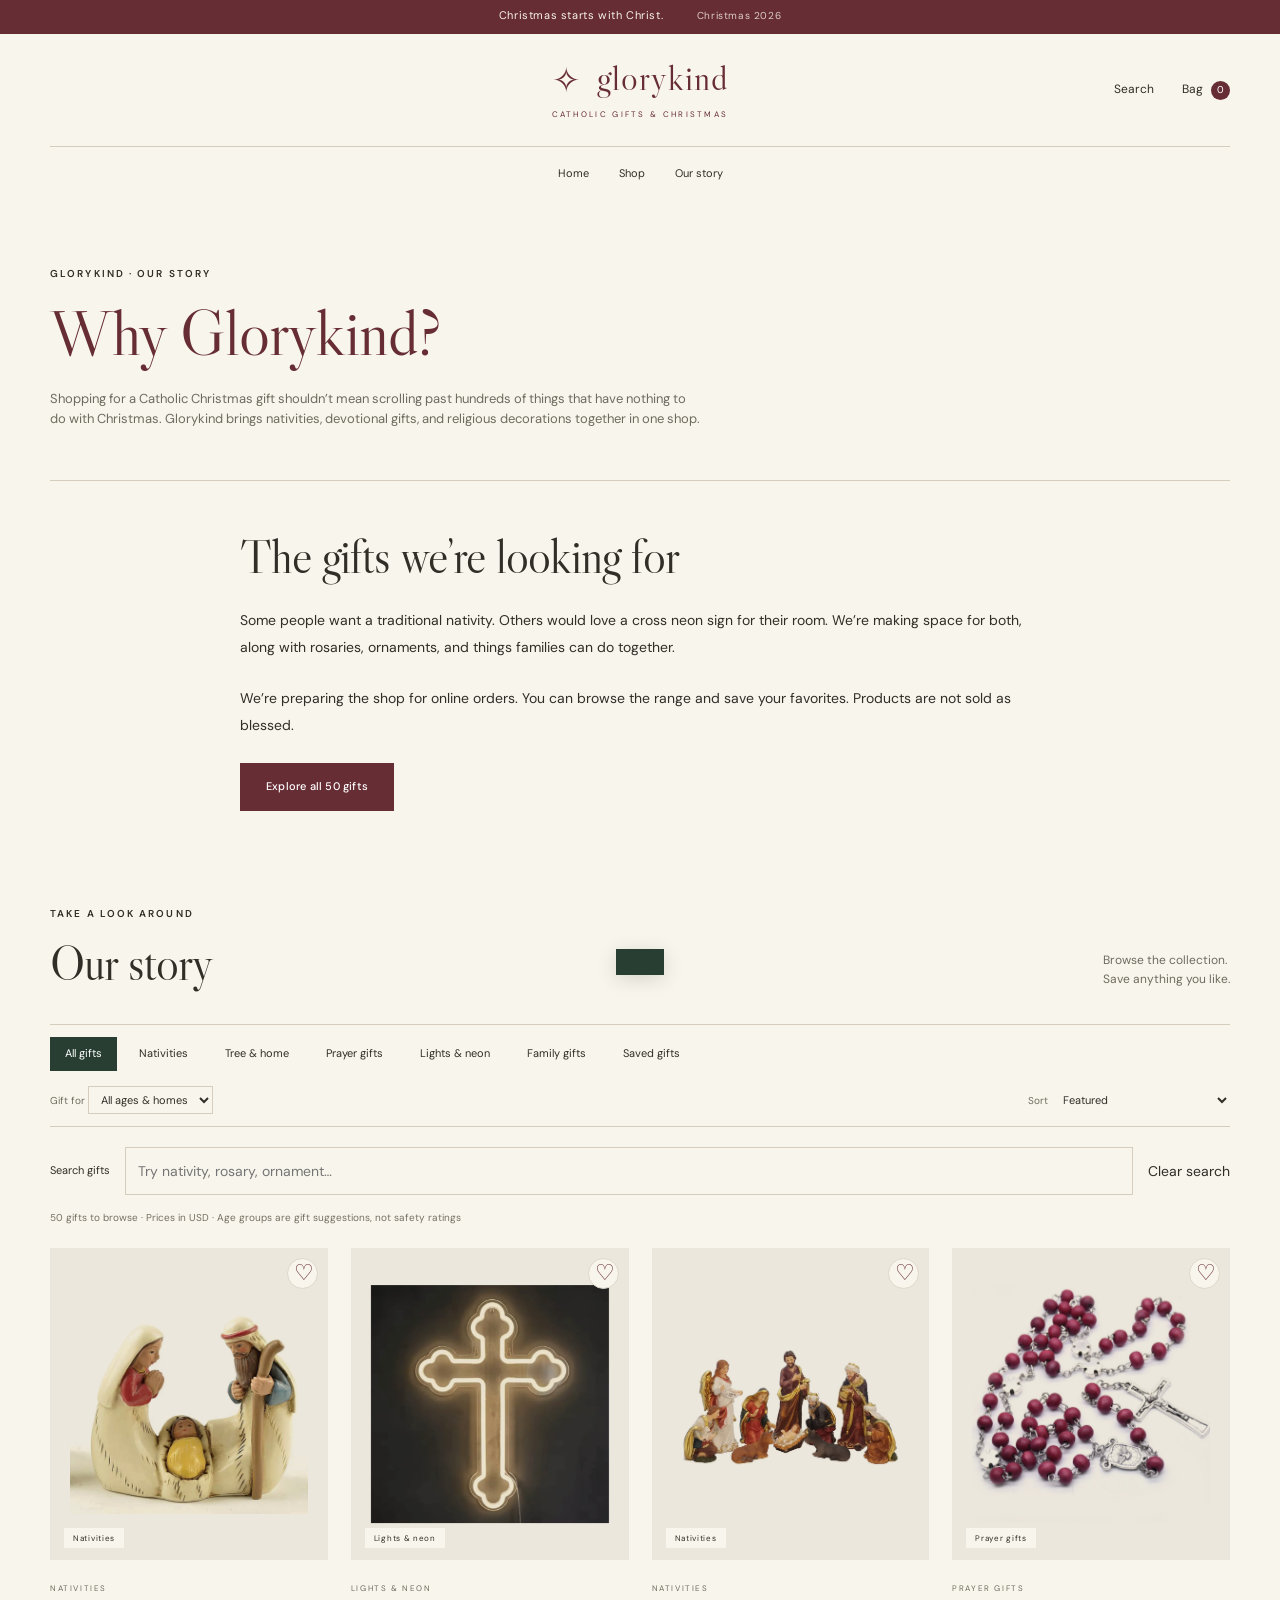
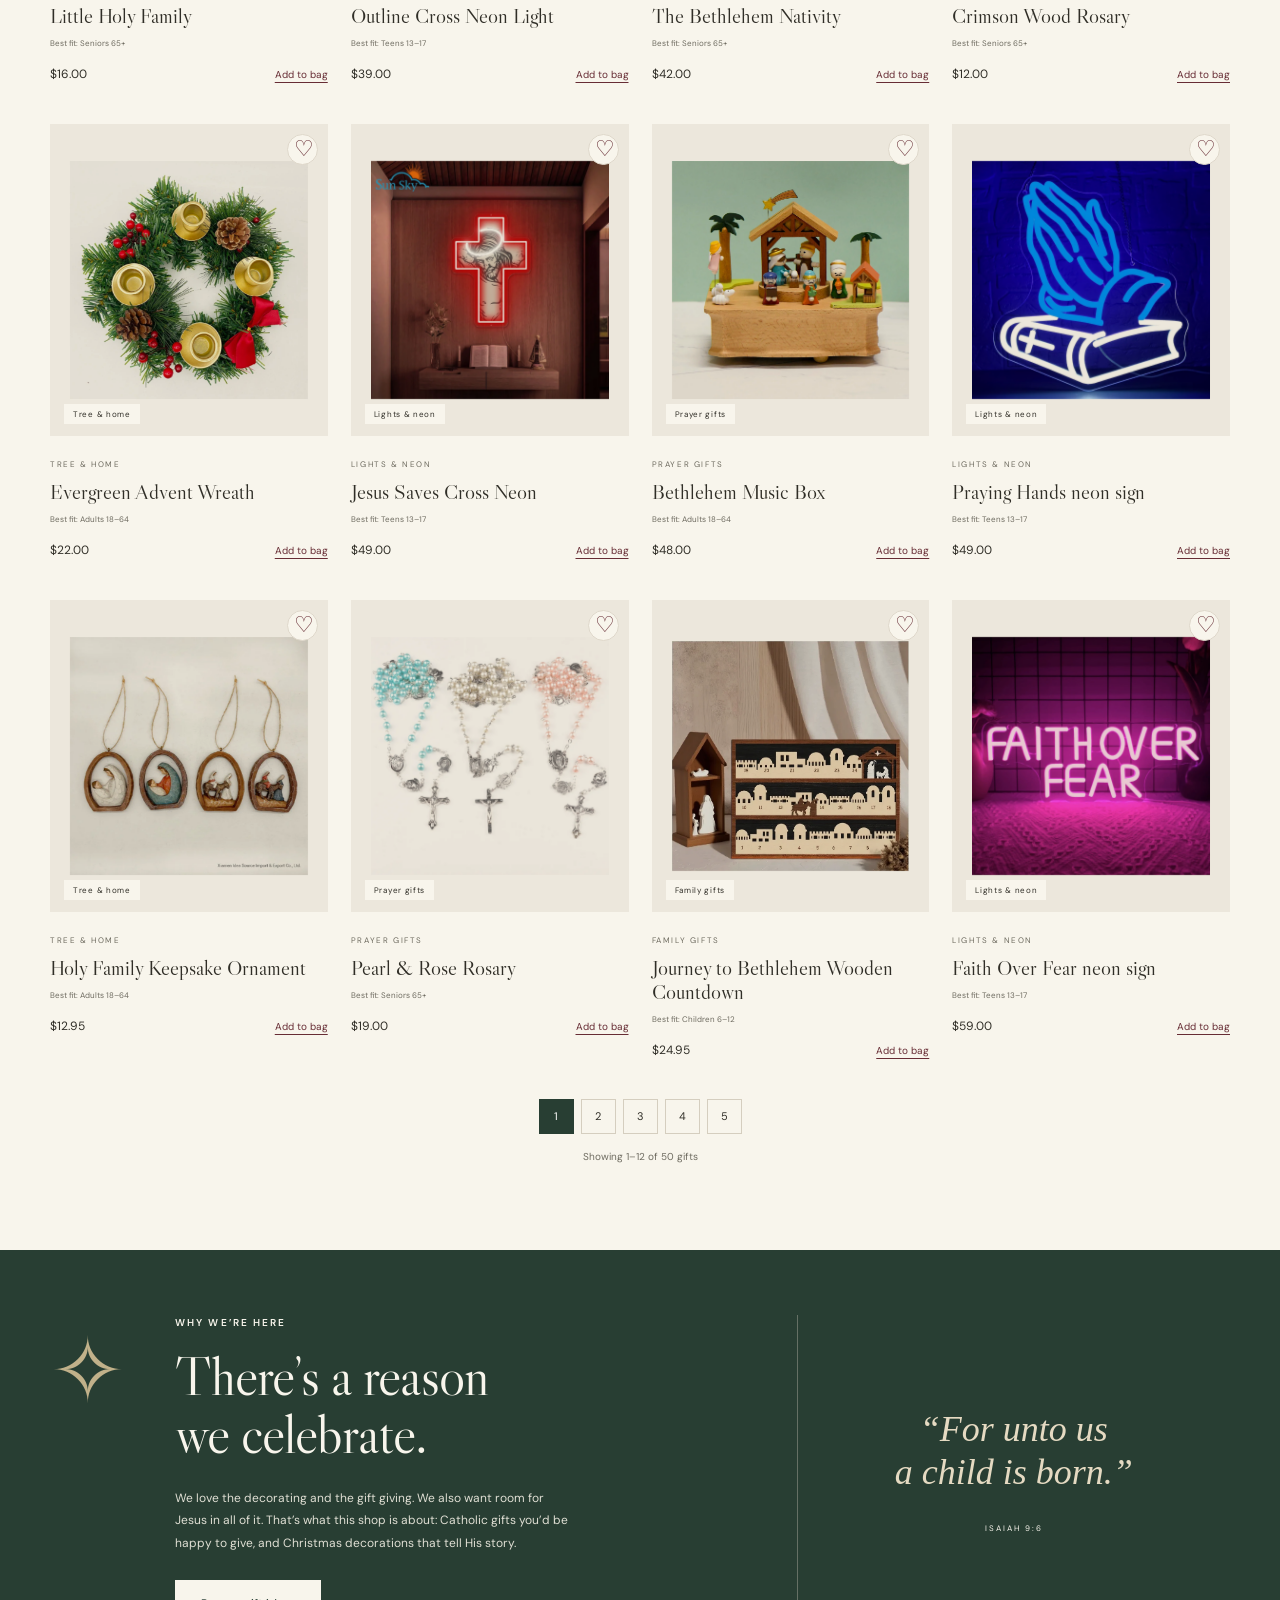
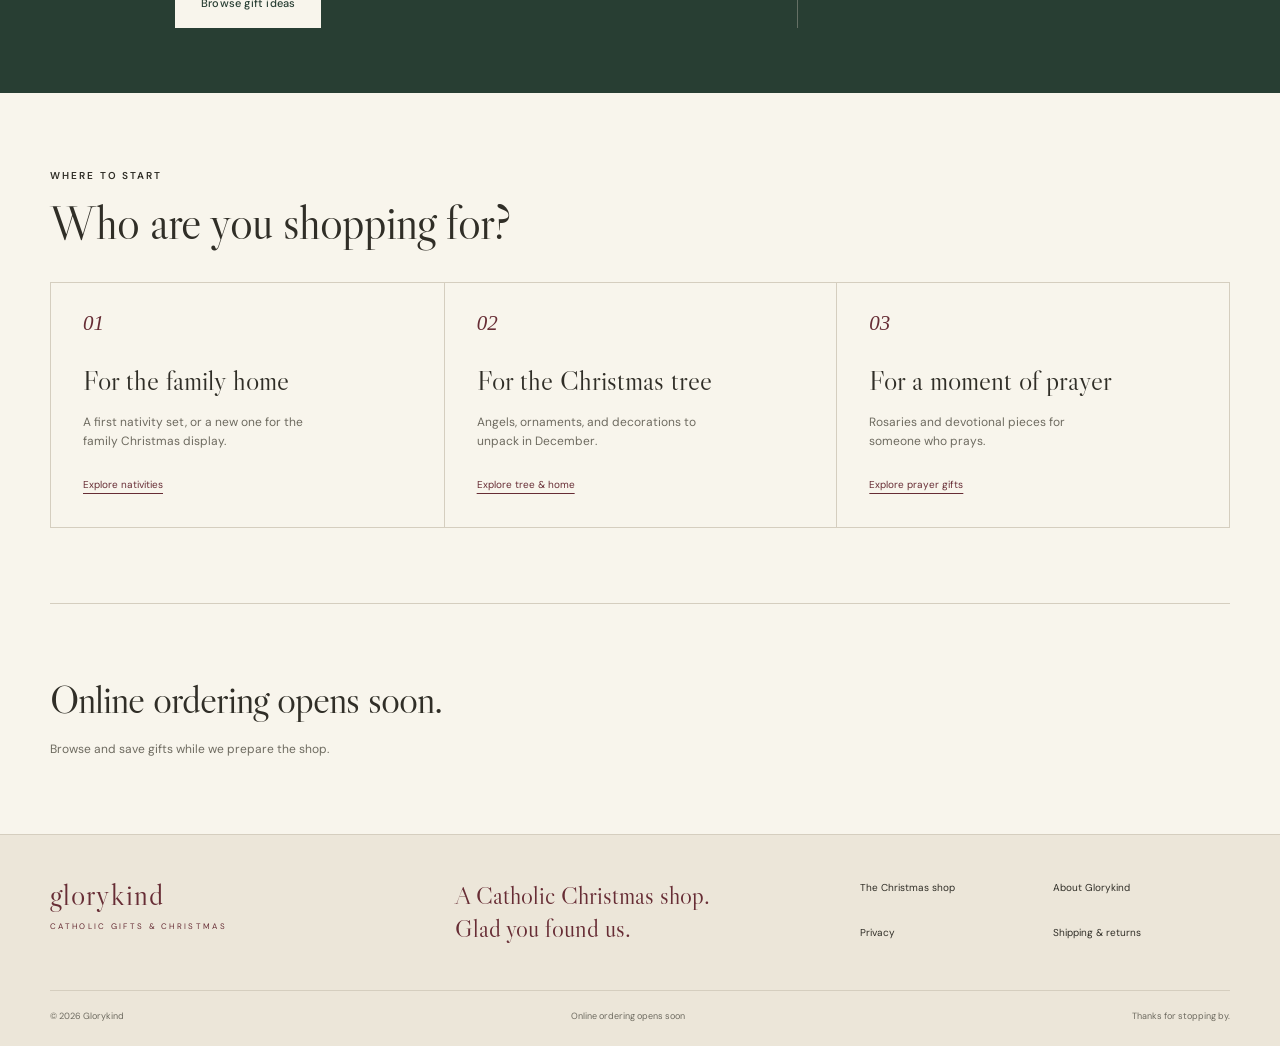
==== docs/our-story.html @ d6cb7876 "Add files via upload" ====
<!doctype html>
<html lang="en">
<head>
  <meta charset="utf-8"><meta name="viewport" content="width=device-width, initial-scale=1">
  <meta name="theme-color" content="#672d35"><meta name="description" content="Shop Catholic Christmas gifts at Glorykind: nativity sets, rosaries, ornaments, and neon signs.">
  <title>Our story | Glorykind</title>
  <link rel="icon" href="assets/favicon.svg" type="image/svg+xml"><link rel="stylesheet" href="styles.css">
  <script defer src="app.js"></script>
</head>
<body data-page="our-story" data-category="All">
<a class="skip" href="#collection">Skip to collection</a>
<div class="announcement">Christmas starts with Christ. <span>Christmas 2026</span></div>
<header class="header">
  <button class="text-button mobile-menu" id="menuToggle" aria-expanded="false" aria-controls="mainNav">Menu</button>
  <a class="brand" href="index.html" aria-label="Glorykind home"><span class="brand-star">✧</span> glorykind <small>CATHOLIC GIFTS & CHRISTMAS</small></a>
  <div class="header-tools"><button class="text-button" id="searchToggle" aria-label="Search products">Search</button><button class="bag-button" id="bagToggle">Bag <span id="bagCount">0</span></button></div>
</header>
<nav class="main-nav" id="mainNav" aria-label="Main navigation"><a href="index.html">Home</a><a href="shop.html">Shop</a><a href="our-story.html">Our story</a></nav>
<main id="home">
<section class="page-intro wrap"><span class="eyebrow">GLORYKIND · OUR STORY</span><h1>Why Glorykind?</h1><p>Shopping for a Catholic Christmas gift shouldn’t mean scrolling past hundreds of things that have nothing to do with Christmas. Glorykind brings nativities, devotional gifts, and religious decorations together in one shop.</p></section>
<section class="story-copy wrap"><h2>The gifts we’re looking for</h2><p>Some people want a traditional nativity. Others would love a cross neon sign for their room. We’re making space for both, along with rosaries, ornaments, and things families can do together.</p><p>We’re preparing the shop for online orders. You can browse the range and save your favorites. Products are not sold as blessed.</p><a href="shop.html" class="button primary">Explore all 50 gifts</a></section>
<section class="collection wrap" id="collection" aria-labelledby="collectionTitle">
  <div class="section-heading"><div><span class="eyebrow">TAKE A LOOK AROUND</span><h2 id="collectionTitle">Our story</h2></div><p>Browse the collection.<br>Save anything you like.</p></div>
  <div class="catalog-tools"><div class="filters" role="group" aria-label="Filter collection"><button class="filter active" data-filter="All" aria-pressed="true">All gifts</button><button class="filter" data-filter="Nativities" aria-pressed="false">Nativities</button><button class="filter" data-filter="Tree & home" aria-pressed="false">Tree & home</button><button class="filter" data-filter="Prayer gifts" aria-pressed="false">Prayer gifts</button><button class="filter" data-filter="Lights & neon" aria-pressed="false">Lights & neon</button><button class="filter" data-filter="Family gifts" aria-pressed="false">Family gifts</button><button class="filter" data-filter="Saved" aria-pressed="false">Saved gifts</button></div><label class="age-label">Gift for <select id="ageFilter"><option value="All">All ages & homes</option><option>Children 6–12</option><option>Teens 13–17</option><option>Adults 18–64</option><option>Seniors 65+</option><option>Family home</option></select></label><label class="sort-label">Sort <select id="sort"><option value="featured">Featured</option><option value="price-asc">Price: low to high</option><option value="price-desc">Price: high to low</option><option value="age-asc">Recipient age: youngest first</option><option value="age-desc">Recipient age: oldest first</option><option value="name">Name</option></select></label></div>
  <div class="search-row" id="searchRow"><label for="search">Search gifts</label><input type="search" id="search" placeholder="Try nativity, rosary, ornament…"><button class="text-button" id="clearSearch">Clear search</button></div>
  <p class="catalog-note">50 gifts to browse · Prices in USD · Age groups are gift suggestions, not safety ratings</p><div class="product-grid" id="products" aria-live="polite"><p>Opening the Christmas collection…</p></div><nav class="pagination" id="pagination" aria-label="Collection pages"></nav><p id="productCount" class="fine"></p><div class="empty" id="empty" hidden><h3>No matching gifts.</h3><p>Try another search or browse the full Christmas collection.</p><button class="button primary" id="resetFilters">Show all gifts</button></div>
</section>
<section class="traditions" id="traditions"><div class="tradition-mark" aria-hidden="true">✧</div><div><span class="eyebrow">WHY WE’RE HERE</span><h2>There’s a reason<br>we celebrate.</h2><p>We love the decorating and the gift giving. We also want room for Jesus in all of it. That’s what this shop is about: Catholic gifts you’d be happy to give, and Christmas decorations that tell His story.</p><a class="button light" href="#giftGuide">Browse gift ideas</a></div><div class="tradition-verse"><span>“For unto us<br>a child is born.”</span><small>ISAIAH 9:6</small></div></section>
<section class="gift-guide wrap" id="giftGuide"><span class="eyebrow">WHERE TO START</span><h2>Who are you shopping for?</h2><div class="guide-grid"><a href="shop.html?category=Nativities#collection"><span class="guide-number">01</span><h3>For the family home</h3><p>A first nativity set, or a new one for the family Christmas display.</p><span class="underlined">Explore nativities</span></a><a href="shop.html?category=Tree%20%26%20home#collection"><span class="guide-number">02</span><h3>For the Christmas tree</h3><p>Angels, ornaments, and decorations to unpack in December.</p><span class="underlined">Explore tree & home</span></a><a href="shop.html?category=Prayer%20gifts#collection"><span class="guide-number">03</span><h3>For a moment of prayer</h3><p>Rosaries and devotional pieces for someone who prays.</p><span class="underlined">Explore prayer gifts</span></a></div></section>
<section class="faq wrap"><div><h2>Online ordering opens soon.</h2><p>Browse and save gifts while we prepare the shop.</p></div></section>
</main>
<footer><div class="footer-top wrap"><a class="brand" href="index.html">glorykind<small>CATHOLIC GIFTS & CHRISTMAS</small></a><p>A Catholic Christmas shop.<br>Glad you found us.</p><div><a href="shop.html">The Christmas shop</a><a href="our-story.html">About Glorykind</a><button class="text-button" data-policy="privacy">Privacy</button><button class="text-button" data-policy="shipping">Shipping & returns</button></div></div><div class="footer-bottom wrap"><span>© 2026 Glorykind</span><span>Online ordering opens soon</span><span>Thanks for stopping by.</span></div></footer>
<dialog id="productDialog" class="product-dialog"><button class="close" data-close="productDialog" aria-label="Close product details">×</button><div id="productDetail"></div></dialog>
<dialog id="bagDialog" class="bag-dialog"><div class="drawer-head"><h2>Your bag <span id="drawerCount"></span></h2><button class="close-inline" data-close="bagDialog" aria-label="Close bag">×</button></div><div id="bagBody"></div></dialog>
<dialog id="checkoutDialog" class="checkout-dialog"><button class="close" data-close="checkoutDialog" aria-label="Close checkout">×</button><div id="checkoutBody"></div></dialog>
<dialog id="policyDialog" class="policy-dialog"><button class="close" data-close="policyDialog" aria-label="Close information">×</button><div id="policyBody"></div></dialog>
<div class="toast" id="toast" role="status"></div>
</body></html>
---- docs/styles.css ----
@import url('https://fonts.googleapis.com/css2?family=DM+Sans:wght@400;450;500;600;700&family=Libre+Caslon+Display&display=swap');
:root{--paper:#f8f5ec;--cream:#eee8da;--ink:#302e27;--muted:#6e6b60;--wine:#672d35;--green:#283e33;--line:#d5cebf;--serif:'Libre Caslon Display',Georgia,serif;--sans:'DM Sans',Arial,sans-serif}*{box-sizing:border-box}html{scroll-behavior:smooth;scroll-padding-top:20px}body{margin:0;background:var(--paper);color:var(--ink);font:14px/1.6 var(--sans)}button,input,select{font:inherit}button,a,input,select,summary{touch-action:manipulation}button,a{color:inherit}button{cursor:pointer}a{text-decoration:none}a:hover{text-decoration:underline}button{border:0}button:disabled{cursor:not-allowed;opacity:.55}button:focus-visible,a:focus-visible,summary:focus-visible{outline:2px solid var(--wine);outline-offset:5px}input:focus,select:focus{outline:2px solid var(--wine);outline-offset:2px}img{max-width:100%;display:block}h1,h2,h3,p,figure{margin:0}h1,h2,h3{font-weight:400}h2{font:48px/1.06 var(--serif);letter-spacing:-1px}h3{font:26px/1.2 var(--serif)}.wrap{width:min(1360px,calc(100% - 100px));margin:auto}.eyebrow{display:block;font-size:10px;letter-spacing:2.1px;font-weight:600;line-height:1.6}.announcement{min-height:34px;background:var(--wine);color:var(--paper);font-size:11px;text-align:center;letter-spacing:.6px;padding:7px 20px}.announcement span{display:inline-block;margin-left:30px;opacity:.8;font-size:10px}.header{min-height:113px;display:flex;align-items:center;justify-content:center;position:relative;margin:0 50px;border-bottom:1px solid var(--line)}.brand{font:35px/1 var(--serif);letter-spacing:-.6px;color:var(--wine);display:block;text-align:center}.brand small{display:block;font:8px/1.6 var(--sans);letter-spacing:2.3px;margin-top:10px}.brand-star{font:34px/1 Georgia;display:inline-block;margin-right:7px;vertical-align:-2px}.header-tools{position:absolute;right:0;display:flex;align-items:center;gap:28px;font-size:12px}.text-button{background:transparent;padding:0;border:0}.text-button:hover{text-decoration:underline}.bag-button{background:transparent;padding:5px 0}.bag-button span{background:var(--wine);color:white;display:inline-flex;align-items:center;justify-content:center;min-width:19px;height:19px;border-radius:50%;font-size:10px;margin-left:5px}.main-nav{display:flex;align-items:center;justify-content:center;gap:42px;min-height:54px;font-size:11px}.mobile-menu{display:none}.hero{display:grid;grid-template-columns:42% 58%;padding-top:26px;padding-bottom:45px;align-items:center}.hero-copy{padding:15px 40px 20px 16px}.hero h1{font:clamp(60px,6.6vw,100px)/.94 var(--serif);letter-spacing:-2.5px;color:var(--wine);margin:28px 0 26px}.hero h1 em{font-weight:400}.hero-copy p{font-size:14px;line-height:1.8;max-width:288px;margin-bottom:28px;color:#605f54}.button{display:inline-flex;align-items:center;justify-content:center;border:1px solid transparent;padding:14px 25px;font-size:11px;font-weight:500;text-align:center;min-height:47px;letter-spacing:.2px;background:none}.button:hover{text-decoration:none;filter:brightness(.94)}.primary{background:var(--wine);color:white}.secondary{border-color:var(--line);color:var(--ink)}.light{background:var(--paper);color:var(--green)}.hero-note{display:block;font:italic 17px/1.6 Georgia;margin-top:20px;color:#7a7464}.hero-photo{height:552px;position:relative}.hero-photo>img{width:100%;height:100%;object-fit:cover;object-position:61% center}.hero-photo figcaption{position:absolute;top:20px;left:23px;right:23px;color:#fff4dc;font-size:8px;letter-spacing:1.8px;display:flex;justify-content:space-between;text-shadow:0 1px 6px black}.hero-photo figcaption span{font-size:8px;letter-spacing:.5px}.photo-caption{position:absolute;bottom:25px;left:30px;color:white;font:italic 22px Georgia;text-shadow:0 1px 6px #000}.values{display:flex;align-items:center;justify-content:center;gap:95px;border-top:1px solid var(--line);border-bottom:1px solid var(--line);padding:18px 20px;font-size:10px;letter-spacing:1px;color:#645f50}.values span+span:before{content:'✧';display:inline-block;margin-right:80px;color:var(--wine)}.collection{padding:80px 0 85px}.section-heading{display:flex;align-items:flex-end;justify-content:space-between;margin-bottom:35px}.section-heading h2{margin-top:16px}.section-heading>p{font-size:12px;color:var(--muted)}.catalog-tools{border-top:1px solid var(--line);border-bottom:1px solid var(--line);display:flex;align-items:center;justify-content:space-between;padding:12px 0;gap:15px}.filters{display:flex;gap:7px;flex-wrap:wrap}.filter{background:none;padding:7px 14px;font-size:11px;border:1px solid transparent}.filter.active{background:var(--green);color:white}.filter:hover{border-color:var(--green)}select{background:transparent;border:0;color:var(--ink);font-size:11px;padding:5px 8px}.sort-label{font-size:10px;color:var(--muted);white-space:nowrap}.catalog-note{font-size:10px;color:#767163;margin:15px 0 22px}.product-grid{display:grid;grid-template-columns:repeat(4,1fr);gap:36px 23px}.product-card{position:relative}.product-image{position:relative;background:#ece7dc;overflow:hidden;aspect-ratio:4/4.5}.product-image>a{display:block;width:100%;height:100%}.product-image img{height:100%;width:100%;object-fit:contain;mix-blend-mode:multiply;transition:transform .4s ease;padding:20px}.product-image:hover img{transform:scale(1.035)}.save-button{position:absolute;right:10px;top:10px;background:var(--paper);width:31px;height:31px;border-radius:50%;font:22px/1 Georgia;color:var(--wine);border:1px solid #ded7ca}.save-button[aria-pressed=true]{background:var(--wine);color:white}.product-tag{position:absolute;bottom:12px;left:14px;font-size:8px;background:var(--paper);padding:4px 9px;letter-spacing:.7px}.product-meta{padding-top:15px}.product-meta>small{font-size:8px;letter-spacing:1.6px;color:var(--muted);text-transform:uppercase}.product-meta h3{font:21px/1.15 var(--serif);margin:6px 0 9px}.product-bottom{display:flex;justify-content:space-between;align-items:center;font-size:12px}.quick-add{font-size:10px;background:transparent;text-decoration:underline;text-underline-offset:4px;padding:5px 0;color:var(--wine)}.search-row{margin-top:20px;display:flex;gap:15px;align-items:center;flex-wrap:wrap}.search-row[hidden]{display:none}.search-row label{font-size:11px}.search-row input{min-width:240px;flex:1;padding:12px;border:1px solid var(--line);background:transparent}.empty{text-align:center;padding:65px 20px}.empty p{margin:15px 0 25px}.traditions{background:var(--green);color:var(--paper);padding:65px max(50px,calc((100vw - 1360px)/2));display:grid;grid-template-columns:90px 1.15fr .85fr;gap:35px}.tradition-mark{font:90px var(--serif);color:#c1b18a}.traditions h2{font-size:55px;margin:16px 0 23px}.traditions p{max-width:400px;font-size:12px;line-height:1.9;color:#e0dfd4;margin-bottom:25px}.tradition-verse{display:flex;flex-direction:column;justify-content:center;align-items:center;text-align:center;border-left:1px solid #657065}.tradition-verse>span{font:italic 36px/1.2 Georgia;color:#e5dac2}.tradition-verse small{font-size:8px;letter-spacing:2px;margin-top:28px}.gift-guide{padding:75px 0}.gift-guide>h2{margin:13px 0 35px}.guide-grid{display:grid;grid-template-columns:repeat(3,1fr);border:1px solid var(--line)}.guide-grid>a{padding:28px 32px 32px;display:block}.guide-grid>a:hover{background:#efeade;text-decoration:none}.guide-grid>a+a{border-left:1px solid var(--line)}.guide-number{color:var(--wine);font:italic 21px Georgia;display:block;margin-bottom:28px}.guide-grid h3{margin-bottom:15px;font-size:28px}.guide-grid p{font-size:12px;color:var(--muted);max-width:245px}.underlined{display:inline-block;font-size:10px;text-decoration:underline;text-underline-offset:5px;margin-top:26px;color:var(--wine)}.faq{border-top:1px solid var(--line);padding:60px 0 75px;display:grid;grid-template-columns:1fr 1.3fr;gap:90px}.faq h2{margin:14px 0 20px;font-size:40px}.faq>div>p{font-size:12px;color:var(--muted)}details{border-bottom:1px solid var(--line)}summary{list-style:none;padding:17px 0;cursor:pointer;font-size:12px;position:relative;padding-right:25px}summary::-webkit-details-marker{display:none}summary:after{content:'+';position:absolute;right:0;font-size:18px;font-weight:400}details[open]>summary:after{content:'−'}details p{font-size:12px;line-height:1.8;color:var(--muted);padding:0 28px 20px 0}footer{background:#ece6d9;border-top:1px solid var(--line)}.footer-top{display:grid;grid-template-columns:1fr 1fr 1fr;padding:45px 0;gap:35px}.footer-top .brand{text-align:left;font-size:30px}.footer-top>p{font:25px/1.3 var(--serif);color:var(--wine)}.footer-top>div{display:grid;grid-template-columns:1fr 1fr;gap:15px;font-size:10px}.footer-top .text-button{text-align:left}.footer-bottom{border-top:1px solid var(--line);padding:18px 0 22px;display:flex;justify-content:space-between;font-size:9px;color:var(--muted)}dialog{border:0;background:var(--paper);color:var(--ink);padding:0;max-height:94vh}dialog::backdrop{background:#211d19a8;backdrop-filter:blur(2px)}body:has(dialog[open]){overflow:hidden}.close{position:absolute;top:12px;right:15px;z-index:2;font:30px Arial;border:0;background:var(--paper);border-radius:50%;width:35px;height:35px}.close-inline{font:30px Arial;background:none;padding:0 5px}.product-dialog{width:min(890px,94vw)}.detail-grid{display:grid;grid-template-columns:1fr 1fr}.detail-image{background:#eae4d7;min-height:480px;display:flex;align-items:center;justify-content:center;padding:30px}.detail-image img{width:100%;max-height:480px;object-fit:contain;mix-blend-mode:multiply}.detail-copy{padding:55px 35px 32px}.detail-copy h2{font-size:43px;margin:15px 0}.detail-price{font-size:18px;color:var(--wine)}.detail-description{margin:20px 0;font-size:13px;color:var(--muted)}.detail-copy ul{padding-left:17px;font-size:12px;color:var(--muted);margin:20px 0}.detail-quantity{display:flex;align-items:center;gap:15px;margin:20px 0}.quantity-control{display:inline-flex;border:1px solid var(--line);align-items:center}.quantity-control button{background:transparent;padding:8px 13px}.quantity-control span{min-width:25px;text-align:center}.detail-copy .button{width:100%}.fine{font-size:10px;color:var(--muted);line-height:1.7}.detail-copy .fine{margin-top:17px}.bag-dialog{height:100dvh;max-height:100dvh;width:440px;max-width:100vw;margin:0 0 0 auto;border-left:1px solid var(--line);padding:25px 25px 30px}.drawer-head{display:flex;justify-content:space-between;align-items:center;padding-bottom:20px;border-bottom:1px solid var(--line)}.drawer-head h2{font-size:30px}.drawer-head h2 span{font:12px var(--sans)}.bag-line{display:grid;grid-template-columns:80px 1fr auto;gap:15px;padding:22px 0;border-bottom:1px solid var(--line)}.bag-line img{width:80px;height:96px;object-fit:contain;background:var(--cream);mix-blend-mode:multiply;padding:6px}.bag-line h3{font-size:21px;margin:2px 0 10px}.bag-line .quantity-control{font-size:11px}.bag-line .quantity-control button{padding:3px 9px}.remove-item{display:block;background:none;padding:5px 0;font-size:9px;color:var(--muted);text-decoration:underline}.line-price{font-size:12px}.totals{padding:25px 0 15px}.total-row{display:flex;justify-content:space-between;padding:4px 0;font-size:12px}.grand-total{border-top:1px solid var(--line);margin-top:15px;padding-top:15px;font-weight:600;font-size:15px}.full{width:100%}.bag-dialog .fine{margin:15px 0}.bag-empty{text-align:center;padding:80px 15px}.bag-empty h3{font-size:32px;margin-bottom:18px}.bag-empty p{color:var(--muted);font-size:12px;margin-bottom:25px}.checkout-dialog,.policy-dialog{width:min(550px,94vw);padding:42px}.checkout-dialog h2,.policy-dialog h2{font-size:40px;margin:15px 0 20px}.checkout-dialog p,.policy-dialog p{font-size:13px;color:var(--muted);margin:15px 0}.checkout-item{display:flex;justify-content:space-between;gap:20px;font-size:12px;padding:9px 0;border-bottom:1px solid var(--line)}.checkout-dialog label{display:block;font-size:12px;margin:20px 0 8px}.checkout-dialog select{border:1px solid var(--line);padding:10px;width:100%;font-size:12px}.notice{padding:12px 15px;background:var(--cream);font-size:11px;margin:20px 0}.toast{position:fixed;bottom:25px;left:50%;transform:translateX(-50%) translateY(100px);z-index:50;background:var(--green);color:white;padding:13px 24px;font-size:12px;transition:transform .2s;box-shadow:0 4px 20px #0002;max-width:90vw}.toast.visible{transform:translateX(-50%) translateY(0)}.skip{position:fixed;left:10px;top:-70px;z-index:100;background:white;padding:10px}.skip:focus{top:10px}[hidden]{display:none!important}
@media(min-width:1600px){.hero h1{font-size:105px}.hero-photo{height:610px}}@media(max-width:1100px){.wrap{width:calc(100% - 64px)}.header{margin:0 32px}.hero-photo{height:500px}.hero-copy{padding-left:0;padding-right:20px}.main-nav{gap:25px}.values{gap:30px}.values span+span:before{margin-right:30px}.product-grid{gap:30px 18px}.product-image img{padding:12px}.traditions{padding:50px 32px;grid-template-columns:50px 1.15fr .85fr;gap:22px}.tradition-mark{font-size:60px}.traditions h2{font-size:47px}.tradition-verse>span{font-size:29px}.guide-grid>a{padding:25px 22px}.faq{gap:45px}.header-tools{gap:15px}}@media(max-width:760px){.wrap{width:calc(100% - 36px)}.announcement{font-size:10px;padding:7px 10px}.announcement span{margin-left:12px;font-size:8px}.header{min-height:87px;margin:0 18px;justify-content:center}.brand{font-size:28px}.brand-star{font-size:24px;margin-right:2px}.brand small{font-size:6px;letter-spacing:1.7px;margin-top:7px}.header-tools{right:0;gap:0;font-size:11px}.header-tools>#searchToggle{display:none}.mobile-menu{display:block;position:absolute;left:0;font-size:11px}.main-nav{display:none;flex-wrap:wrap;padding:18px;gap:15px 25px;border-bottom:1px solid var(--line)}.main-nav.open{display:flex}.hero{padding-top:24px;padding-bottom:25px;grid-template-columns:1fr;gap:25px}.hero-copy{padding:15px 5px 5px;text-align:center}.hero .eyebrow{font-size:8px;letter-spacing:1.7px}.hero h1{font-size:70px;line-height:.93;letter-spacing:-1.5px;margin:22px 0}.hero h1 br:nth-of-type(1){display:initial}.hero-copy p{max-width:280px;font-size:12px;margin:0 auto 23px}.hero-note{margin-top:14px;font-size:14px}.hero-photo{height:360px}.hero-photo>img{object-position:65% center}.hero-photo figcaption{left:15px;right:15px;top:15px;font-size:7px;letter-spacing:1.2px}.hero-photo figcaption span{font-size:7px}.photo-caption{font-size:18px;bottom:20px;left:20px}.values{padding:13px 15px;gap:18px;font-size:8px;text-align:center;letter-spacing:.3px}.values span{flex:1}.values span+span:before{display:none}h2{font-size:37px}.collection{padding:48px 0}.section-heading{display:block;margin-bottom:25px}.section-heading .eyebrow{font-size:8px}.section-heading h2{margin-top:11px}.section-heading>p{display:none}.catalog-tools{display:block;padding:10px 0}.filters{gap:3px}.filter{font-size:9px;padding:7px 8px}.sort-label{display:block;text-align:right;margin-top:10px}.catalog-note{font-size:8px;margin:12px 0 18px}.product-grid{grid-template-columns:repeat(2,1fr);gap:25px 13px}.product-image img{padding:10px}.product-meta{padding-top:10px}.product-meta>small{font-size:7px;letter-spacing:1px}.product-meta h3{font-size:20px;line-height:1.15;min-height:46px;margin:5px 0}.product-bottom{font-size:11px}.quick-add{font-size:9px}.product-tag{font-size:7px;left:9px;bottom:9px;padding:3px 6px}.save-button{width:29px;height:29px;right:7px;top:7px}.traditions{padding:38px 25px;display:grid;grid-template-columns:25px 1fr;gap:12px}.tradition-mark{font-size:37px}.traditions h2{font-size:42px}.traditions p{font-size:12px}.tradition-verse{display:none}.traditions .eyebrow{font-size:8px;letter-spacing:1.6px}.gift-guide{padding:45px 0}.gift-guide>.eyebrow{font-size:8px}.gift-guide>h2{font-size:35px;max-width:300px;margin-bottom:25px}.guide-grid{grid-template-columns:1fr}.guide-grid>a{padding:25px;position:relative;padding-left:70px}.guide-grid>a+a{border-left:0;border-top:1px solid var(--line)}.guide-number{position:absolute;left:23px;top:28px}.guide-grid h3{font-size:27px;margin-bottom:10px}.guide-grid p{max-width:none;font-size:11px}.underlined{margin-top:15px}.faq{grid-template-columns:1fr;gap:20px;padding:35px 0 45px}.faq h2{font-size:34px;margin:10px 0 15px}.faq>div>p{display:none}.faq .eyebrow{font-size:8px}.footer-top{grid-template-columns:1fr 1fr;gap:25px;padding:35px 0}.footer-top .brand{font-size:26px}.footer-top>p{font-size:23px}.footer-top>div{grid-column:span 2;gap:15px}.footer-bottom{display:grid;gap:7px;font-size:8px}.footer-bottom span:last-child{display:none}.detail-grid{grid-template-columns:1fr}.detail-image{min-height:260px;padding:20px;height:280px}.detail-image img{max-height:240px}.detail-copy{padding:25px}.detail-copy h2{font-size:37px;margin:12px 0}.detail-description{font-size:12px}.product-dialog{max-height:92dvh}.checkout-dialog,.policy-dialog{padding:35px 25px}.checkout-dialog h2,.policy-dialog h2{font-size:35px}.search-row input{min-width:150px}.search-row{gap:10px}.search-row label{width:100%}.toast{bottom:18px;padding:12px 18px;white-space:nowrap;font-size:11px}.button{font-size:10px}}
@media(prefers-reduced-motion:reduce){html{scroll-behavior:auto}*,*:before,*:after{transition:none!important}}


.brand{letter-spacing:1px}.catalog-tools{flex-wrap:wrap}.filters{flex:1 1 100%}.age-label{font-size:10px;color:var(--muted)}.age-label select{border:1px solid var(--line)}.pagination{display:flex;gap:7px;justify-content:center;margin:35px 0 14px}.pagination button{background:transparent;border:1px solid var(--line);height:35px;width:35px;font-size:11px}.pagination button[aria-current]{background:var(--green);color:white;border-color:var(--green)}#productCount{text-align:center}.product-meta .recipient-note{display:block;text-transform:none;letter-spacing:0;font-size:8px;min-height:25px;color:var(--muted)}.age-suggestion{font-size:10px;color:var(--muted);padding:10px 0;border-bottom:1px solid var(--line)}.page-intro{padding:65px 0 50px;border-bottom:1px solid var(--line)}.page-intro h1{font:65px/1.04 var(--serif);letter-spacing:-1px;color:var(--wine);max-width:800px;margin:17px 0 22px}.page-intro p{font-size:13px;color:var(--muted);max-width:650px}.story-copy{padding:50px 0;max-width:800px}.story-copy p{margin:25px 0;font-size:14px;line-height:1.9}.main-nav{gap:30px}body:not([data-page=home]) .collection{padding-top:45px}
@media(max-width:760px){.page-intro{padding:35px 0}.page-intro h1{font-size:45px}.page-intro p{font-size:12px}.age-label select,.sort-label select{font-size:10px;max-width:190px}.catalog-tools{display:flex;align-items:center;gap:10px}.sort-label{margin:0}.recipient-note{line-height:1.6}.main-nav{gap:15px 25px}.product-meta h3{min-height:46px}.brand{font-size:31px}}
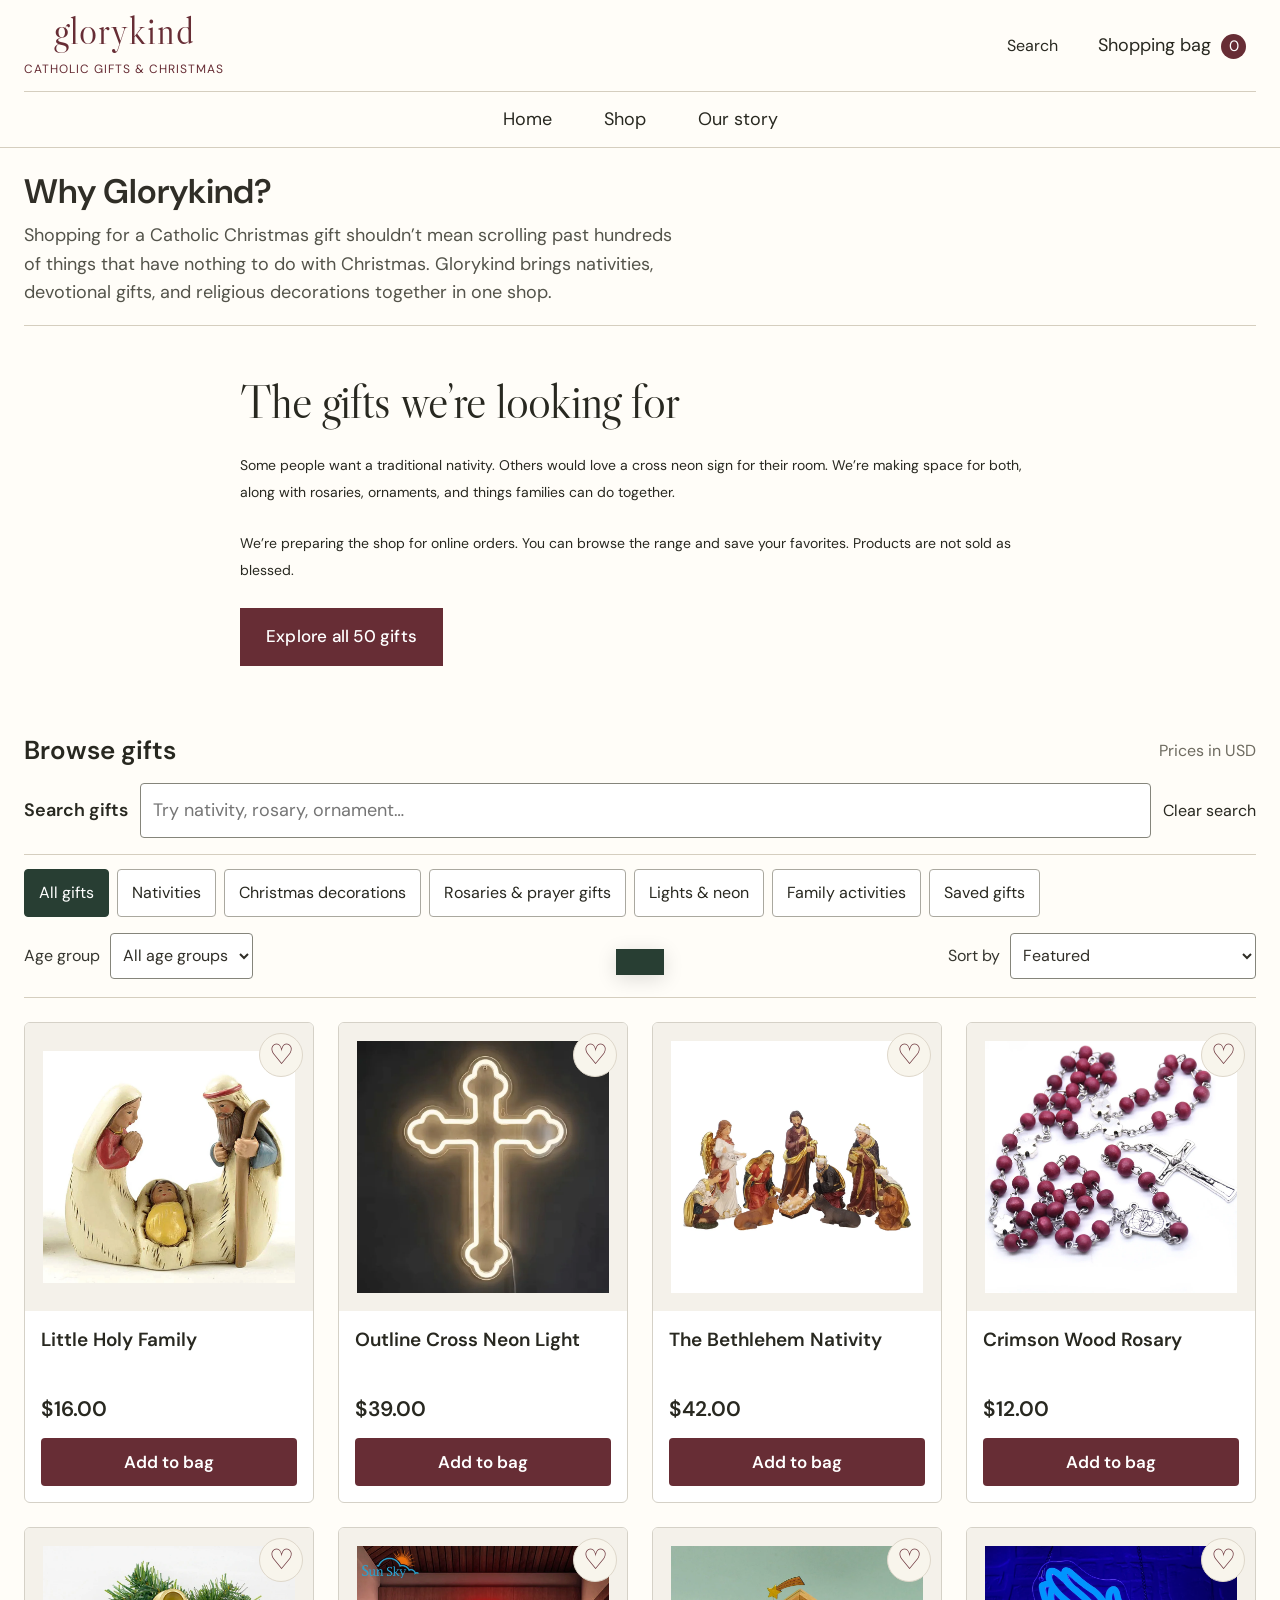
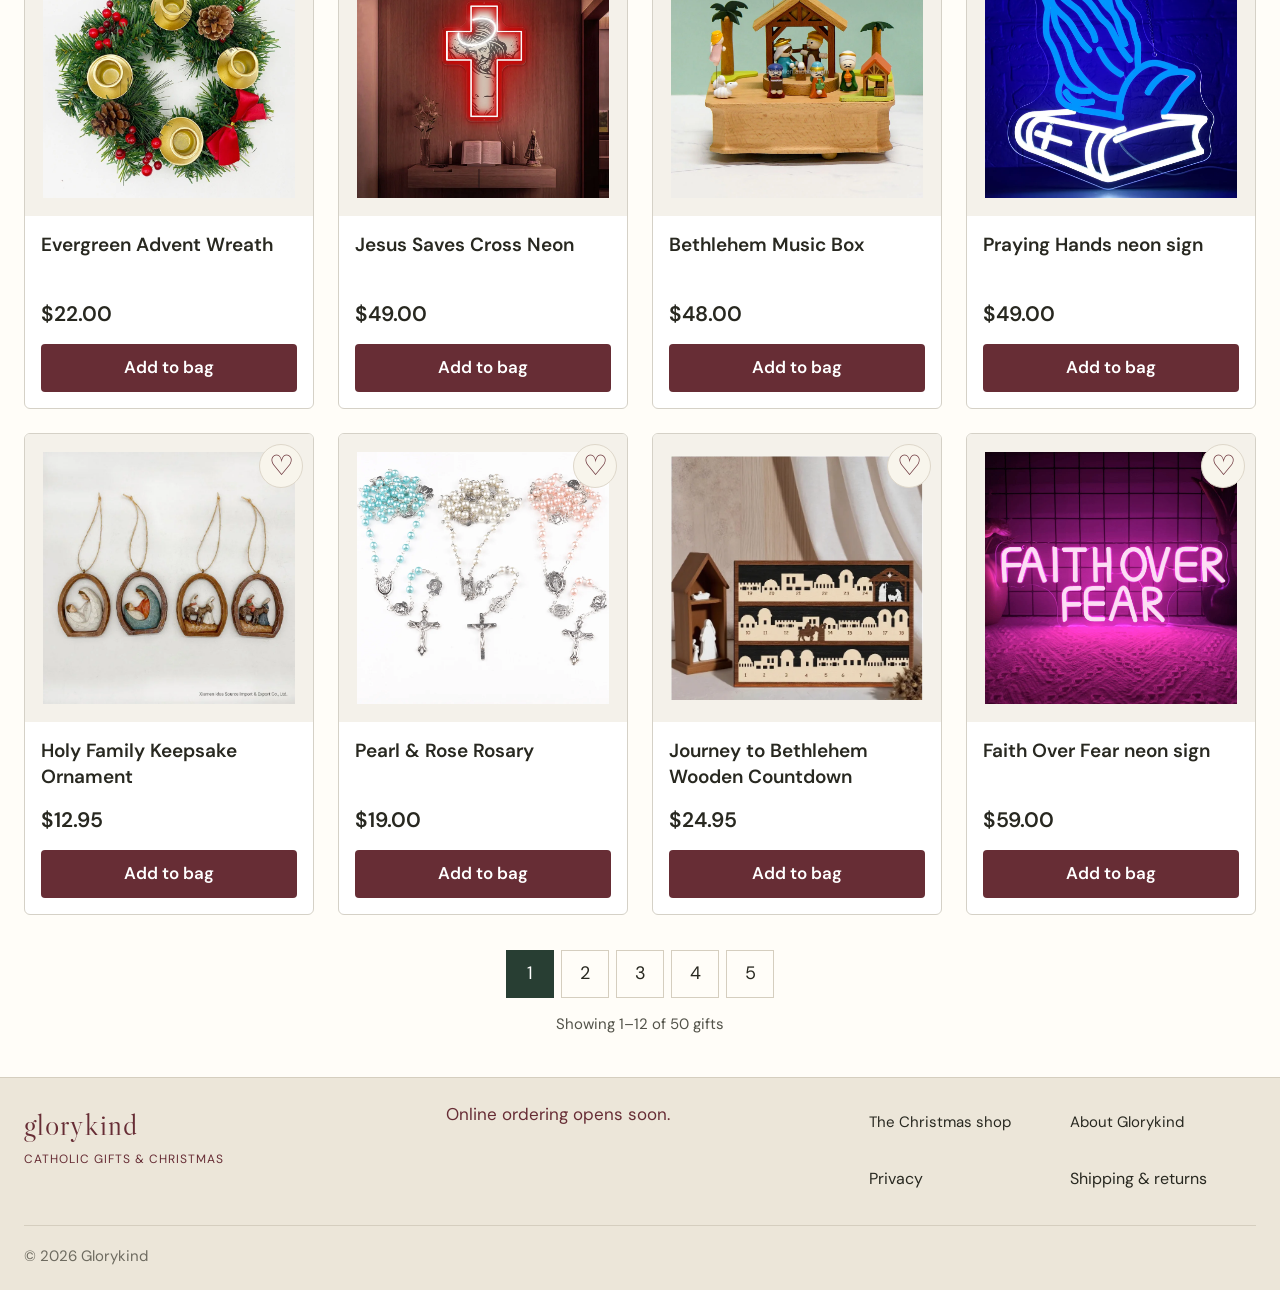
==== commit e9d2d041: "Add files via upload" ====
--- a/docs/our-story.html
+++ b/docs/our-story.html
@@ -4,32 +4,33 @@
   <meta charset="utf-8"><meta name="viewport" content="width=device-width, initial-scale=1">
   <meta name="theme-color" content="#672d35"><meta name="description" content="Shop Catholic Christmas gifts at Glorykind: nativity sets, rosaries, ornaments, and neon signs.">
   <title>Our story | Glorykind</title>
-  <link rel="icon" href="assets/favicon.svg" type="image/svg+xml"><link rel="stylesheet" href="styles.css">
-  <script defer src="app.js"></script>
+  <link rel="icon" href="assets/favicon.svg" type="image/svg+xml"><link rel="stylesheet" href="styles.css?v=organized">
+  <script defer src="app.js?v=organized"></script>
 </head>
 <body data-page="our-story" data-category="All">
 <a class="skip" href="#collection">Skip to collection</a>
-<div class="announcement">Christmas starts with Christ. <span>Christmas 2026</span></div>
+
 <header class="header">
   <button class="text-button mobile-menu" id="menuToggle" aria-expanded="false" aria-controls="mainNav">Menu</button>
   <a class="brand" href="index.html" aria-label="Glorykind home"><span class="brand-star">✧</span> glorykind <small>CATHOLIC GIFTS & CHRISTMAS</small></a>
-  <div class="header-tools"><button class="text-button" id="searchToggle" aria-label="Search products">Search</button><button class="bag-button" id="bagToggle">Bag <span id="bagCount">0</span></button></div>
+  <div class="header-tools"><button class="text-button" id="searchToggle" aria-label="Search products">Search</button><button class="bag-button" id="bagToggle">Shopping bag <span id="bagCount">0</span></button></div>
 </header>
 <nav class="main-nav" id="mainNav" aria-label="Main navigation"><a href="index.html">Home</a><a href="shop.html">Shop</a><a href="our-story.html">Our story</a></nav>
 <main id="home">
 <section class="page-intro wrap"><span class="eyebrow">GLORYKIND · OUR STORY</span><h1>Why Glorykind?</h1><p>Shopping for a Catholic Christmas gift shouldn’t mean scrolling past hundreds of things that have nothing to do with Christmas. Glorykind brings nativities, devotional gifts, and religious decorations together in one shop.</p></section>
 <section class="story-copy wrap"><h2>The gifts we’re looking for</h2><p>Some people want a traditional nativity. Others would love a cross neon sign for their room. We’re making space for both, along with rosaries, ornaments, and things families can do together.</p><p>We’re preparing the shop for online orders. You can browse the range and save your favorites. Products are not sold as blessed.</p><a href="shop.html" class="button primary">Explore all 50 gifts</a></section>
 <section class="collection wrap" id="collection" aria-labelledby="collectionTitle">
-  <div class="section-heading"><div><span class="eyebrow">TAKE A LOOK AROUND</span><h2 id="collectionTitle">Our story</h2></div><p>Browse the collection.<br>Save anything you like.</p></div>
-  <div class="catalog-tools"><div class="filters" role="group" aria-label="Filter collection"><button class="filter active" data-filter="All" aria-pressed="true">All gifts</button><button class="filter" data-filter="Nativities" aria-pressed="false">Nativities</button><button class="filter" data-filter="Tree & home" aria-pressed="false">Tree & home</button><button class="filter" data-filter="Prayer gifts" aria-pressed="false">Prayer gifts</button><button class="filter" data-filter="Lights & neon" aria-pressed="false">Lights & neon</button><button class="filter" data-filter="Family gifts" aria-pressed="false">Family gifts</button><button class="filter" data-filter="Saved" aria-pressed="false">Saved gifts</button></div><label class="age-label">Gift for <select id="ageFilter"><option value="All">All ages & homes</option><option>Children 6–12</option><option>Teens 13–17</option><option>Adults 18–64</option><option>Seniors 65+</option><option>Family home</option></select></label><label class="sort-label">Sort <select id="sort"><option value="featured">Featured</option><option value="price-asc">Price: low to high</option><option value="price-desc">Price: high to low</option><option value="age-asc">Recipient age: youngest first</option><option value="age-desc">Recipient age: oldest first</option><option value="name">Name</option></select></label></div>
+  <div class="section-heading"><h2 id="collectionTitle">Browse gifts</h2><p>Prices in USD</p></div>
   <div class="search-row" id="searchRow"><label for="search">Search gifts</label><input type="search" id="search" placeholder="Try nativity, rosary, ornament…"><button class="text-button" id="clearSearch">Clear search</button></div>
-  <p class="catalog-note">50 gifts to browse · Prices in USD · Age groups are gift suggestions, not safety ratings</p><div class="product-grid" id="products" aria-live="polite"><p>Opening the Christmas collection…</p></div><nav class="pagination" id="pagination" aria-label="Collection pages"></nav><p id="productCount" class="fine"></p><div class="empty" id="empty" hidden><h3>No matching gifts.</h3><p>Try another search or browse the full Christmas collection.</p><button class="button primary" id="resetFilters">Show all gifts</button></div>
+  <div class="catalog-tools"><div class="filters" role="group" aria-label="Filter collection"><button class="filter active" data-filter="All" aria-pressed="true">All gifts</button><button class="filter" data-filter="Nativities" aria-pressed="false">Nativities</button><button class="filter" data-filter="Tree & home" aria-pressed="false">Christmas decorations</button><button class="filter" data-filter="Prayer gifts" aria-pressed="false">Rosaries & prayer gifts</button><button class="filter" data-filter="Lights & neon" aria-pressed="false">Lights & neon</button><button class="filter" data-filter="Family gifts" aria-pressed="false">Family activities</button><button class="filter" data-filter="Saved" aria-pressed="false">Saved gifts</button></div><label class="age-label">Age group <select id="ageFilter"><option value="All">All age groups</option><option>Children 6–12</option><option>Teens 13–17</option><option>Adults 18–64</option><option>Seniors 65+</option><option>Family home</option></select></label><label class="sort-label">Sort by <select id="sort"><option value="featured">Featured</option><option value="price-asc">Price: low to high</option><option value="price-desc">Price: high to low</option><option value="age-asc">Recipient age: youngest first</option><option value="age-desc">Recipient age: oldest first</option><option value="name">Name</option></select></label></div>
+
+  <div class="product-grid" id="products" aria-live="polite"><p>Opening the Christmas collection…</p></div><nav class="pagination" id="pagination" aria-label="Collection pages"></nav><p id="productCount" class="fine"></p><div class="empty" id="empty" hidden><h3>No matching gifts.</h3><p>Try another search or browse the full Christmas collection.</p><button class="button primary" id="resetFilters">Show all gifts</button></div>
 </section>
-<section class="traditions" id="traditions"><div class="tradition-mark" aria-hidden="true">✧</div><div><span class="eyebrow">WHY WE’RE HERE</span><h2>There’s a reason<br>we celebrate.</h2><p>We love the decorating and the gift giving. We also want room for Jesus in all of it. That’s what this shop is about: Catholic gifts you’d be happy to give, and Christmas decorations that tell His story.</p><a class="button light" href="#giftGuide">Browse gift ideas</a></div><div class="tradition-verse"><span>“For unto us<br>a child is born.”</span><small>ISAIAH 9:6</small></div></section>
-<section class="gift-guide wrap" id="giftGuide"><span class="eyebrow">WHERE TO START</span><h2>Who are you shopping for?</h2><div class="guide-grid"><a href="shop.html?category=Nativities#collection"><span class="guide-number">01</span><h3>For the family home</h3><p>A first nativity set, or a new one for the family Christmas display.</p><span class="underlined">Explore nativities</span></a><a href="shop.html?category=Tree%20%26%20home#collection"><span class="guide-number">02</span><h3>For the Christmas tree</h3><p>Angels, ornaments, and decorations to unpack in December.</p><span class="underlined">Explore tree & home</span></a><a href="shop.html?category=Prayer%20gifts#collection"><span class="guide-number">03</span><h3>For a moment of prayer</h3><p>Rosaries and devotional pieces for someone who prays.</p><span class="underlined">Explore prayer gifts</span></a></div></section>
-<section class="faq wrap"><div><h2>Online ordering opens soon.</h2><p>Browse and save gifts while we prepare the shop.</p></div></section>
+
+
+
 </main>
-<footer><div class="footer-top wrap"><a class="brand" href="index.html">glorykind<small>CATHOLIC GIFTS & CHRISTMAS</small></a><p>A Catholic Christmas shop.<br>Glad you found us.</p><div><a href="shop.html">The Christmas shop</a><a href="our-story.html">About Glorykind</a><button class="text-button" data-policy="privacy">Privacy</button><button class="text-button" data-policy="shipping">Shipping & returns</button></div></div><div class="footer-bottom wrap"><span>© 2026 Glorykind</span><span>Online ordering opens soon</span><span>Thanks for stopping by.</span></div></footer>
+<footer><div class="footer-top wrap"><a class="brand" href="index.html">glorykind<small>CATHOLIC GIFTS & CHRISTMAS</small></a><p>Online ordering opens soon.</p><div><a href="shop.html">The Christmas shop</a><a href="our-story.html">About Glorykind</a><button class="text-button" data-policy="privacy">Privacy</button><button class="text-button" data-policy="shipping">Shipping & returns</button></div></div><div class="footer-bottom wrap"><span>© 2026 Glorykind</span></div></footer>
 <dialog id="productDialog" class="product-dialog"><button class="close" data-close="productDialog" aria-label="Close product details">×</button><div id="productDetail"></div></dialog>
 <dialog id="bagDialog" class="bag-dialog"><div class="drawer-head"><h2>Your bag <span id="drawerCount"></span></h2><button class="close-inline" data-close="bagDialog" aria-label="Close bag">×</button></div><div id="bagBody"></div></dialog>
 <dialog id="checkoutDialog" class="checkout-dialog"><button class="close" data-close="checkoutDialog" aria-label="Close checkout">×</button><div id="checkoutBody"></div></dialog>
--- a/docs/styles.css
+++ b/docs/styles.css
@@ -1,8 +1,14 @@
-@import url('https://fonts.googleapis.com/css2?family=DM+Sans:wght@400;450;500;600;700&family=Libre+Caslon+Display&display=swap');
-:root{--paper:#f8f5ec;--cream:#eee8da;--ink:#302e27;--muted:#6e6b60;--wine:#672d35;--green:#283e33;--line:#d5cebf;--serif:'Libre Caslon Display',Georgia,serif;--sans:'DM Sans',Arial,sans-serif}*{box-sizing:border-box}html{scroll-behavior:smooth;scroll-padding-top:20px}body{margin:0;background:var(--paper);color:var(--ink);font:14px/1.6 var(--sans)}button,input,select{font:inherit}button,a,input,select,summary{touch-action:manipulation}button,a{color:inherit}button{cursor:pointer}a{text-decoration:none}a:hover{text-decoration:underline}button{border:0}button:disabled{cursor:not-allowed;opacity:.55}button:focus-visible,a:focus-visible,summary:focus-visible{outline:2px solid var(--wine);outline-offset:5px}input:focus,select:focus{outline:2px solid var(--wine);outline-offset:2px}img{max-width:100%;display:block}h1,h2,h3,p,figure{margin:0}h1,h2,h3{font-weight:400}h2{font:48px/1.06 var(--serif);letter-spacing:-1px}h3{font:26px/1.2 var(--serif)}.wrap{width:min(1360px,calc(100% - 100px));margin:auto}.eyebrow{display:block;font-size:10px;letter-spacing:2.1px;font-weight:600;line-height:1.6}.announcement{min-height:34px;background:var(--wine);color:var(--paper);font-size:11px;text-align:center;letter-spacing:.6px;padding:7px 20px}.announcement span{display:inline-block;margin-left:30px;opacity:.8;font-size:10px}.header{min-height:113px;display:flex;align-items:center;justify-content:center;position:relative;margin:0 50px;border-bottom:1px solid var(--line)}.brand{font:35px/1 var(--serif);letter-spacing:-.6px;color:var(--wine);display:block;text-align:center}.brand small{display:block;font:8px/1.6 var(--sans);letter-spacing:2.3px;margin-top:10px}.brand-star{font:34px/1 Georgia;display:inline-block;margin-right:7px;vertical-align:-2px}.header-tools{position:absolute;right:0;display:flex;align-items:center;gap:28px;font-size:12px}.text-button{background:transparent;padding:0;border:0}.text-button:hover{text-decoration:underline}.bag-button{background:transparent;padding:5px 0}.bag-button span{background:var(--wine);color:white;display:inline-flex;align-items:center;justify-content:center;min-width:19px;height:19px;border-radius:50%;font-size:10px;margin-left:5px}.main-nav{display:flex;align-items:center;justify-content:center;gap:42px;min-height:54px;font-size:11px}.mobile-menu{display:none}.hero{display:grid;grid-template-columns:42% 58%;padding-top:26px;padding-bottom:45px;align-items:center}.hero-copy{padding:15px 40px 20px 16px}.hero h1{font:clamp(60px,6.6vw,100px)/.94 var(--serif);letter-spacing:-2.5px;color:var(--wine);margin:28px 0 26px}.hero h1 em{font-weight:400}.hero-copy p{font-size:14px;line-height:1.8;max-width:288px;margin-bottom:28px;color:#605f54}.button{display:inline-flex;align-items:center;justify-content:center;border:1px solid transparent;padding:14px 25px;font-size:11px;font-weight:500;text-align:center;min-height:47px;letter-spacing:.2px;background:none}.button:hover{text-decoration:none;filter:brightness(.94)}.primary{background:var(--wine);color:white}.secondary{border-color:var(--line);color:var(--ink)}.light{background:var(--paper);color:var(--green)}.hero-note{display:block;font:italic 17px/1.6 Georgia;margin-top:20px;color:#7a7464}.hero-photo{height:552px;position:relative}.hero-photo>img{width:100%;height:100%;object-fit:cover;object-position:61% center}.hero-photo figcaption{position:absolute;top:20px;left:23px;right:23px;color:#fff4dc;font-size:8px;letter-spacing:1.8px;display:flex;justify-content:space-between;text-shadow:0 1px 6px black}.hero-photo figcaption span{font-size:8px;letter-spacing:.5px}.photo-caption{position:absolute;bottom:25px;left:30px;color:white;font:italic 22px Georgia;text-shadow:0 1px 6px #000}.values{display:flex;align-items:center;justify-content:center;gap:95px;border-top:1px solid var(--line);border-bottom:1px solid var(--line);padding:18px 20px;font-size:10px;letter-spacing:1px;color:#645f50}.values span+span:before{content:'✧';display:inline-block;margin-right:80px;color:var(--wine)}.collection{padding:80px 0 85px}.section-heading{display:flex;align-items:flex-end;justify-content:space-between;margin-bottom:35px}.section-heading h2{margin-top:16px}.section-heading>p{font-size:12px;color:var(--muted)}.catalog-tools{border-top:1px solid var(--line);border-bottom:1px solid var(--line);display:flex;align-items:center;justify-content:space-between;padding:12px 0;gap:15px}.filters{display:flex;gap:7px;flex-wrap:wrap}.filter{background:none;padding:7px 14px;font-size:11px;border:1px solid transparent}.filter.active{background:var(--green);color:white}.filter:hover{border-color:var(--green)}select{background:transparent;border:0;color:var(--ink);font-size:11px;padding:5px 8px}.sort-label{font-size:10px;color:var(--muted);white-space:nowrap}.catalog-note{font-size:10px;color:#767163;margin:15px 0 22px}.product-grid{display:grid;grid-template-columns:repeat(4,1fr);gap:36px 23px}.product-card{position:relative}.product-image{position:relative;background:#ece7dc;overflow:hidden;aspect-ratio:4/4.5}.product-image>a{display:block;width:100%;height:100%}.product-image img{height:100%;width:100%;object-fit:contain;mix-blend-mode:multiply;transition:transform .4s ease;padding:20px}.product-image:hover img{transform:scale(1.035)}.save-button{position:absolute;right:10px;top:10px;background:var(--paper);width:31px;height:31px;border-radius:50%;font:22px/1 Georgia;color:var(--wine);border:1px solid #ded7ca}.save-button[aria-pressed=true]{background:var(--wine);color:white}.product-tag{position:absolute;bottom:12px;left:14px;font-size:8px;background:var(--paper);padding:4px 9px;letter-spacing:.7px}.product-meta{padding-top:15px}.product-meta>small{font-size:8px;letter-spacing:1.6px;color:var(--muted);text-transform:uppercase}.product-meta h3{font:21px/1.15 var(--serif);margin:6px 0 9px}.product-bottom{display:flex;justify-content:space-between;align-items:center;font-size:12px}.quick-add{font-size:10px;background:transparent;text-decoration:underline;text-underline-offset:4px;padding:5px 0;color:var(--wine)}.search-row{margin-top:20px;display:flex;gap:15px;align-items:center;flex-wrap:wrap}.search-row[hidden]{display:none}.search-row label{font-size:11px}.search-row input{min-width:240px;flex:1;padding:12px;border:1px solid var(--line);background:transparent}.empty{text-align:center;padding:65px 20px}.empty p{margin:15px 0 25px}.traditions{background:var(--green);color:var(--paper);padding:65px max(50px,calc((100vw - 1360px)/2));display:grid;grid-template-columns:90px 1.15fr .85fr;gap:35px}.tradition-mark{font:90px var(--serif);color:#c1b18a}.traditions h2{font-size:55px;margin:16px 0 23px}.traditions p{max-width:400px;font-size:12px;line-height:1.9;color:#e0dfd4;margin-bottom:25px}.tradition-verse{display:flex;flex-direction:column;justify-content:center;align-items:center;text-align:center;border-left:1px solid #657065}.tradition-verse>span{font:italic 36px/1.2 Georgia;color:#e5dac2}.tradition-verse small{font-size:8px;letter-spacing:2px;margin-top:28px}.gift-guide{padding:75px 0}.gift-guide>h2{margin:13px 0 35px}.guide-grid{display:grid;grid-template-columns:repeat(3,1fr);border:1px solid var(--line)}.guide-grid>a{padding:28px 32px 32px;display:block}.guide-grid>a:hover{background:#efeade;text-decoration:none}.guide-grid>a+a{border-left:1px solid var(--line)}.guide-number{color:var(--wine);font:italic 21px Georgia;display:block;margin-bottom:28px}.guide-grid h3{margin-bottom:15px;font-size:28px}.guide-grid p{font-size:12px;color:var(--muted);max-width:245px}.underlined{display:inline-block;font-size:10px;text-decoration:underline;text-underline-offset:5px;margin-top:26px;color:var(--wine)}.faq{border-top:1px solid var(--line);padding:60px 0 75px;display:grid;grid-template-columns:1fr 1.3fr;gap:90px}.faq h2{margin:14px 0 20px;font-size:40px}.faq>div>p{font-size:12px;color:var(--muted)}details{border-bottom:1px solid var(--line)}summary{list-style:none;padding:17px 0;cursor:pointer;font-size:12px;position:relative;padding-right:25px}summary::-webkit-details-marker{display:none}summary:after{content:'+';position:absolute;right:0;font-size:18px;font-weight:400}details[open]>summary:after{content:'−'}details p{font-size:12px;line-height:1.8;color:var(--muted);padding:0 28px 20px 0}footer{background:#ece6d9;border-top:1px solid var(--line)}.footer-top{display:grid;grid-template-columns:1fr 1fr 1fr;padding:45px 0;gap:35px}.footer-top .brand{text-align:left;font-size:30px}.footer-top>p{font:25px/1.3 var(--serif);color:var(--wine)}.footer-top>div{display:grid;grid-template-columns:1fr 1fr;gap:15px;font-size:10px}.footer-top .text-button{text-align:left}.footer-bottom{border-top:1px solid var(--line);padding:18px 0 22px;display:flex;justify-content:space-between;font-size:9px;color:var(--muted)}dialog{border:0;background:var(--paper);color:var(--ink);padding:0;max-height:94vh}dialog::backdrop{background:#211d19a8;backdrop-filter:blur(2px)}body:has(dialog[open]){overflow:hidden}.close{position:absolute;top:12px;right:15px;z-index:2;font:30px Arial;border:0;background:var(--paper);border-radius:50%;width:35px;height:35px}.close-inline{font:30px Arial;background:none;padding:0 5px}.product-dialog{width:min(890px,94vw)}.detail-grid{display:grid;grid-template-columns:1fr 1fr}.detail-image{background:#eae4d7;min-height:480px;display:flex;align-items:center;justify-content:center;padding:30px}.detail-image img{width:100%;max-height:480px;object-fit:contain;mix-blend-mode:multiply}.detail-copy{padding:55px 35px 32px}.detail-copy h2{font-size:43px;margin:15px 0}.detail-price{font-size:18px;color:var(--wine)}.detail-description{margin:20px 0;font-size:13px;color:var(--muted)}.detail-copy ul{padding-left:17px;font-size:12px;color:var(--muted);margin:20px 0}.detail-quantity{display:flex;align-items:center;gap:15px;margin:20px 0}.quantity-control{display:inline-flex;border:1px solid var(--line);align-items:center}.quantity-control button{background:transparent;padding:8px 13px}.quantity-control span{min-width:25px;text-align:center}.detail-copy .button{width:100%}.fine{font-size:10px;color:var(--muted);line-height:1.7}.detail-copy .fine{margin-top:17px}.bag-dialog{height:100dvh;max-height:100dvh;width:440px;max-width:100vw;margin:0 0 0 auto;border-left:1px solid var(--line);padding:25px 25px 30px}.drawer-head{display:flex;justify-content:space-between;align-items:center;padding-bottom:20px;border-bottom:1px solid var(--line)}.drawer-head h2{font-size:30px}.drawer-head h2 span{font:12px var(--sans)}.bag-line{display:grid;grid-template-columns:80px 1fr auto;gap:15px;padding:22px 0;border-bottom:1px solid var(--line)}.bag-line img{width:80px;height:96px;object-fit:contain;background:var(--cream);mix-blend-mode:multiply;padding:6px}.bag-line h3{font-size:21px;margin:2px 0 10px}.bag-line .quantity-control{font-size:11px}.bag-line .quantity-control button{padding:3px 9px}.remove-item{display:block;background:none;padding:5px 0;font-size:9px;color:var(--muted);text-decoration:underline}.line-price{font-size:12px}.totals{padding:25px 0 15px}.total-row{display:flex;justify-content:space-between;padding:4px 0;font-size:12px}.grand-total{border-top:1px solid var(--line);margin-top:15px;padding-top:15px;font-weight:600;font-size:15px}.full{width:100%}.bag-dialog .fine{margin:15px 0}.bag-empty{text-align:center;padding:80px 15px}.bag-empty h3{font-size:32px;margin-bottom:18px}.bag-empty p{color:var(--muted);font-size:12px;margin-bottom:25px}.checkout-dialog,.policy-dialog{width:min(550px,94vw);padding:42px}.checkout-dialog h2,.policy-dialog h2{font-size:40px;margin:15px 0 20px}.checkout-dialog p,.policy-dialog p{font-size:13px;color:var(--muted);margin:15px 0}.checkout-item{display:flex;justify-content:space-between;gap:20px;font-size:12px;padding:9px 0;border-bottom:1px solid var(--line)}.checkout-dialog label{display:block;font-size:12px;margin:20px 0 8px}.checkout-dialog select{border:1px solid var(--line);padding:10px;width:100%;font-size:12px}.notice{padding:12px 15px;background:var(--cream);font-size:11px;margin:20px 0}.toast{position:fixed;bottom:25px;left:50%;transform:translateX(-50%) translateY(100px);z-index:50;background:var(--green);color:white;padding:13px 24px;font-size:12px;transition:transform .2s;box-shadow:0 4px 20px #0002;max-width:90vw}.toast.visible{transform:translateX(-50%) translateY(0)}.skip{position:fixed;left:10px;top:-70px;z-index:100;background:white;padding:10px}.skip:focus{top:10px}[hidden]{display:none!important}
-@media(min-width:1600px){.hero h1{font-size:105px}.hero-photo{height:610px}}@media(max-width:1100px){.wrap{width:calc(100% - 64px)}.header{margin:0 32px}.hero-photo{height:500px}.hero-copy{padding-left:0;padding-right:20px}.main-nav{gap:25px}.values{gap:30px}.values span+span:before{margin-right:30px}.product-grid{gap:30px 18px}.product-image img{padding:12px}.traditions{padding:50px 32px;grid-template-columns:50px 1.15fr .85fr;gap:22px}.tradition-mark{font-size:60px}.traditions h2{font-size:47px}.tradition-verse>span{font-size:29px}.guide-grid>a{padding:25px 22px}.faq{gap:45px}.header-tools{gap:15px}}@media(max-width:760px){.wrap{width:calc(100% - 36px)}.announcement{font-size:10px;padding:7px 10px}.announcement span{margin-left:12px;font-size:8px}.header{min-height:87px;margin:0 18px;justify-content:center}.brand{font-size:28px}.brand-star{font-size:24px;margin-right:2px}.brand small{font-size:6px;letter-spacing:1.7px;margin-top:7px}.header-tools{right:0;gap:0;font-size:11px}.header-tools>#searchToggle{display:none}.mobile-menu{display:block;position:absolute;left:0;font-size:11px}.main-nav{display:none;flex-wrap:wrap;padding:18px;gap:15px 25px;border-bottom:1px solid var(--line)}.main-nav.open{display:flex}.hero{padding-top:24px;padding-bottom:25px;grid-template-columns:1fr;gap:25px}.hero-copy{padding:15px 5px 5px;text-align:center}.hero .eyebrow{font-size:8px;letter-spacing:1.7px}.hero h1{font-size:70px;line-height:.93;letter-spacing:-1.5px;margin:22px 0}.hero h1 br:nth-of-type(1){display:initial}.hero-copy p{max-width:280px;font-size:12px;margin:0 auto 23px}.hero-note{margin-top:14px;font-size:14px}.hero-photo{height:360px}.hero-photo>img{object-position:65% center}.hero-photo figcaption{left:15px;right:15px;top:15px;font-size:7px;letter-spacing:1.2px}.hero-photo figcaption span{font-size:7px}.photo-caption{font-size:18px;bottom:20px;left:20px}.values{padding:13px 15px;gap:18px;font-size:8px;text-align:center;letter-spacing:.3px}.values span{flex:1}.values span+span:before{display:none}h2{font-size:37px}.collection{padding:48px 0}.section-heading{display:block;margin-bottom:25px}.section-heading .eyebrow{font-size:8px}.section-heading h2{margin-top:11px}.section-heading>p{display:none}.catalog-tools{display:block;padding:10px 0}.filters{gap:3px}.filter{font-size:9px;padding:7px 8px}.sort-label{display:block;text-align:right;margin-top:10px}.catalog-note{font-size:8px;margin:12px 0 18px}.product-grid{grid-template-columns:repeat(2,1fr);gap:25px 13px}.product-image img{padding:10px}.product-meta{padding-top:10px}.product-meta>small{font-size:7px;letter-spacing:1px}.product-meta h3{font-size:20px;line-height:1.15;min-height:46px;margin:5px 0}.product-bottom{font-size:11px}.quick-add{font-size:9px}.product-tag{font-size:7px;left:9px;bottom:9px;padding:3px 6px}.save-button{width:29px;height:29px;right:7px;top:7px}.traditions{padding:38px 25px;display:grid;grid-template-columns:25px 1fr;gap:12px}.tradition-mark{font-size:37px}.traditions h2{font-size:42px}.traditions p{font-size:12px}.tradition-verse{display:none}.traditions .eyebrow{font-size:8px;letter-spacing:1.6px}.gift-guide{padding:45px 0}.gift-guide>.eyebrow{font-size:8px}.gift-guide>h2{font-size:35px;max-width:300px;margin-bottom:25px}.guide-grid{grid-template-columns:1fr}.guide-grid>a{padding:25px;position:relative;padding-left:70px}.guide-grid>a+a{border-left:0;border-top:1px solid var(--line)}.guide-number{position:absolute;left:23px;top:28px}.guide-grid h3{font-size:27px;margin-bottom:10px}.guide-grid p{max-width:none;font-size:11px}.underlined{margin-top:15px}.faq{grid-template-columns:1fr;gap:20px;padding:35px 0 45px}.faq h2{font-size:34px;margin:10px 0 15px}.faq>div>p{display:none}.faq .eyebrow{font-size:8px}.footer-top{grid-template-columns:1fr 1fr;gap:25px;padding:35px 0}.footer-top .brand{font-size:26px}.footer-top>p{font-size:23px}.footer-top>div{grid-column:span 2;gap:15px}.footer-bottom{display:grid;gap:7px;font-size:8px}.footer-bottom span:last-child{display:none}.detail-grid{grid-template-columns:1fr}.detail-image{min-height:260px;padding:20px;height:280px}.detail-image img{max-height:240px}.detail-copy{padding:25px}.detail-copy h2{font-size:37px;margin:12px 0}.detail-description{font-size:12px}.product-dialog{max-height:92dvh}.checkout-dialog,.policy-dialog{padding:35px 25px}.checkout-dialog h2,.policy-dialog h2{font-size:35px}.search-row input{min-width:150px}.search-row{gap:10px}.search-row label{width:100%}.toast{bottom:18px;padding:12px 18px;white-space:nowrap;font-size:11px}.button{font-size:10px}}
-@media(prefers-reduced-motion:reduce){html{scroll-behavior:auto}*,*:before,*:after{transition:none!important}}
+@import url('https://fonts.googleapis.com/css2?family=DM+Sans:wght@400;450;500;600;700&family=Libre+Caslon+Display&display=swap');
+:root{--paper:#f8f5ec;--cream:#eee8da;--ink:#302e27;--muted:#6e6b60;--wine:#672d35;--green:#283e33;--line:#d5cebf;--serif:'Libre Caslon Display',Georgia,serif;--sans:'DM Sans',Arial,sans-serif}*{box-sizing:border-box}html{scroll-behavior:smooth;scroll-padding-top:20px}body{margin:0;background:var(--paper);color:var(--ink);font:14px/1.6 var(--sans)}button,input,select{font:inherit}button,a,input,select,summary{touch-action:manipulation}button,a{color:inherit}button{cursor:pointer}a{text-decoration:none}a:hover{text-decoration:underline}button{border:0}button:disabled{cursor:not-allowed;opacity:.55}button:focus-visible,a:focus-visible,summary:focus-visible{outline:2px solid var(--wine);outline-offset:5px}input:focus,select:focus{outline:2px solid var(--wine);outline-offset:2px}img{max-width:100%;display:block}h1,h2,h3,p,figure{margin:0}h1,h2,h3{font-weight:400}h2{font:48px/1.06 var(--serif);letter-spacing:-1px}h3{font:26px/1.2 var(--serif)}.wrap{width:min(1360px,calc(100% - 100px));margin:auto}.eyebrow{display:block;font-size:10px;letter-spacing:2.1px;font-weight:600;line-height:1.6}.announcement{min-height:34px;background:var(--wine);color:var(--paper);font-size:11px;text-align:center;letter-spacing:.6px;padding:7px 20px}.announcement span{display:inline-block;margin-left:30px;opacity:.8;font-size:10px}.header{min-height:113px;display:flex;align-items:center;justify-content:center;position:relative;margin:0 50px;border-bottom:1px solid var(--line)}.brand{font:35px/1 var(--serif);letter-spacing:-.6px;color:var(--wine);display:block;text-align:center}.brand small{display:block;font:8px/1.6 var(--sans);letter-spacing:2.3px;margin-top:10px}.brand-star{font:34px/1 Georgia;display:inline-block;margin-right:7px;vertical-align:-2px}.header-tools{position:absolute;right:0;display:flex;align-items:center;gap:28px;font-size:12px}.text-button{background:transparent;padding:0;border:0}.text-button:hover{text-decoration:underline}.bag-button{background:transparent;padding:5px 0}.bag-button span{background:var(--wine);color:white;display:inline-flex;align-items:center;justify-content:center;min-width:19px;height:19px;border-radius:50%;font-size:10px;margin-left:5px}.main-nav{display:flex;align-items:center;justify-content:center;gap:42px;min-height:54px;font-size:11px}.mobile-menu{display:none}.hero{display:grid;grid-template-columns:42% 58%;padding-top:26px;padding-bottom:45px;align-items:center}.hero-copy{padding:15px 40px 20px 16px}.hero h1{font:clamp(60px,6.6vw,100px)/.94 var(--serif);letter-spacing:-2.5px;color:var(--wine);margin:28px 0 26px}.hero h1 em{font-weight:400}.hero-copy p{font-size:14px;line-height:1.8;max-width:288px;margin-bottom:28px;color:#605f54}.button{display:inline-flex;align-items:center;justify-content:center;border:1px solid transparent;padding:14px 25px;font-size:11px;font-weight:500;text-align:center;min-height:47px;letter-spacing:.2px;background:none}.button:hover{text-decoration:none;filter:brightness(.94)}.primary{background:var(--wine);color:white}.secondary{border-color:var(--line);color:var(--ink)}.light{background:var(--paper);color:var(--green)}.hero-note{display:block;font:italic 17px/1.6 Georgia;margin-top:20px;color:#7a7464}.hero-photo{height:552px;position:relative}.hero-photo>img{width:100%;height:100%;object-fit:cover;object-position:61% center}.hero-photo figcaption{position:absolute;top:20px;left:23px;right:23px;color:#fff4dc;font-size:8px;letter-spacing:1.8px;display:flex;justify-content:space-between;text-shadow:0 1px 6px black}.hero-photo figcaption span{font-size:8px;letter-spacing:.5px}.photo-caption{position:absolute;bottom:25px;left:30px;color:white;font:italic 22px Georgia;text-shadow:0 1px 6px #000}.values{display:flex;align-items:center;justify-content:center;gap:95px;border-top:1px solid var(--line);border-bottom:1px solid var(--line);padding:18px 20px;font-size:10px;letter-spacing:1px;color:#645f50}.values span+span:before{content:'✧';display:inline-block;margin-right:80px;color:var(--wine)}.collection{padding:80px 0 85px}.section-heading{display:flex;align-items:flex-end;justify-content:space-between;margin-bottom:35px}.section-heading h2{margin-top:16px}.section-heading>p{font-size:12px;color:var(--muted)}.catalog-tools{border-top:1px solid var(--line);border-bottom:1px solid var(--line);display:flex;align-items:center;justify-content:space-between;padding:12px 0;gap:15px}.filters{display:flex;gap:7px;flex-wrap:wrap}.filter{background:none;padding:7px 14px;font-size:11px;border:1px solid transparent}.filter.active{background:var(--green);color:white}.filter:hover{border-color:var(--green)}select{background:transparent;border:0;color:var(--ink);font-size:11px;padding:5px 8px}.sort-label{font-size:10px;color:var(--muted);white-space:nowrap}.catalog-note{font-size:10px;color:#767163;margin:15px 0 22px}.product-grid{display:grid;grid-template-columns:repeat(4,1fr);gap:36px 23px}.product-card{position:relative}.product-image{position:relative;background:#ece7dc;overflow:hidden;aspect-ratio:4/4.5}.product-image>a{display:block;width:100%;height:100%}.product-image img{height:100%;width:100%;object-fit:contain;mix-blend-mode:multiply;transition:transform .4s ease;padding:20px}.product-image:hover img{transform:scale(1.035)}.save-button{position:absolute;right:10px;top:10px;background:var(--paper);width:31px;height:31px;border-radius:50%;font:22px/1 Georgia;color:var(--wine);border:1px solid #ded7ca}.save-button[aria-pressed=true]{background:var(--wine);color:white}.product-tag{position:absolute;bottom:12px;left:14px;font-size:8px;background:var(--paper);padding:4px 9px;letter-spacing:.7px}.product-meta{padding-top:15px}.product-meta>small{font-size:8px;letter-spacing:1.6px;color:var(--muted);text-transform:uppercase}.product-meta h3{font:21px/1.15 var(--serif);margin:6px 0 9px}.product-bottom{display:flex;justify-content:space-between;align-items:center;font-size:12px}.quick-add{font-size:10px;background:transparent;text-decoration:underline;text-underline-offset:4px;padding:5px 0;color:var(--wine)}.search-row{margin-top:20px;display:flex;gap:15px;align-items:center;flex-wrap:wrap}.search-row[hidden]{display:none}.search-row label{font-size:11px}.search-row input{min-width:240px;flex:1;padding:12px;border:1px solid var(--line);background:transparent}.empty{text-align:center;padding:65px 20px}.empty p{margin:15px 0 25px}.traditions{background:var(--green);color:var(--paper);padding:65px max(50px,calc((100vw - 1360px)/2));display:grid;grid-template-columns:90px 1.15fr .85fr;gap:35px}.tradition-mark{font:90px var(--serif);color:#c1b18a}.traditions h2{font-size:55px;margin:16px 0 23px}.traditions p{max-width:400px;font-size:12px;line-height:1.9;color:#e0dfd4;margin-bottom:25px}.tradition-verse{display:flex;flex-direction:column;justify-content:center;align-items:center;text-align:center;border-left:1px solid #657065}.tradition-verse>span{font:italic 36px/1.2 Georgia;color:#e5dac2}.tradition-verse small{font-size:8px;letter-spacing:2px;margin-top:28px}.gift-guide{padding:75px 0}.gift-guide>h2{margin:13px 0 35px}.guide-grid{display:grid;grid-template-columns:repeat(3,1fr);border:1px solid var(--line)}.guide-grid>a{padding:28px 32px 32px;display:block}.guide-grid>a:hover{background:#efeade;text-decoration:none}.guide-grid>a+a{border-left:1px solid var(--line)}.guide-number{color:var(--wine);font:italic 21px Georgia;display:block;margin-bottom:28px}.guide-grid h3{margin-bottom:15px;font-size:28px}.guide-grid p{font-size:12px;color:var(--muted);max-width:245px}.underlined{display:inline-block;font-size:10px;text-decoration:underline;text-underline-offset:5px;margin-top:26px;color:var(--wine)}.faq{border-top:1px solid var(--line);padding:60px 0 75px;display:grid;grid-template-columns:1fr 1.3fr;gap:90px}.faq h2{margin:14px 0 20px;font-size:40px}.faq>div>p{font-size:12px;color:var(--muted)}details{border-bottom:1px solid var(--line)}summary{list-style:none;padding:17px 0;cursor:pointer;font-size:12px;position:relative;padding-right:25px}summary::-webkit-details-marker{display:none}summary:after{content:'+';position:absolute;right:0;font-size:18px;font-weight:400}details[open]>summary:after{content:'−'}details p{font-size:12px;line-height:1.8;color:var(--muted);padding:0 28px 20px 0}footer{background:#ece6d9;border-top:1px solid var(--line)}.footer-top{display:grid;grid-template-columns:1fr 1fr 1fr;padding:45px 0;gap:35px}.footer-top .brand{text-align:left;font-size:30px}.footer-top>p{font:25px/1.3 var(--serif);color:var(--wine)}.footer-top>div{display:grid;grid-template-columns:1fr 1fr;gap:15px;font-size:10px}.footer-top .text-button{text-align:left}.footer-bottom{border-top:1px solid var(--line);padding:18px 0 22px;display:flex;justify-content:space-between;font-size:9px;color:var(--muted)}dialog{border:0;background:var(--paper);color:var(--ink);padding:0;max-height:94vh}dialog::backdrop{background:#211d19a8;backdrop-filter:blur(2px)}body:has(dialog[open]){overflow:hidden}.close{position:absolute;top:12px;right:15px;z-index:2;font:30px Arial;border:0;background:var(--paper);border-radius:50%;width:35px;height:35px}.close-inline{font:30px Arial;background:none;padding:0 5px}.product-dialog{width:min(890px,94vw)}.detail-grid{display:grid;grid-template-columns:1fr 1fr}.detail-image{background:#eae4d7;min-height:480px;display:flex;align-items:center;justify-content:center;padding:30px}.detail-image img{width:100%;max-height:480px;object-fit:contain;mix-blend-mode:multiply}.detail-copy{padding:55px 35px 32px}.detail-copy h2{font-size:43px;margin:15px 0}.detail-price{font-size:18px;color:var(--wine)}.detail-description{margin:20px 0;font-size:13px;color:var(--muted)}.detail-copy ul{padding-left:17px;font-size:12px;color:var(--muted);margin:20px 0}.detail-quantity{display:flex;align-items:center;gap:15px;margin:20px 0}.quantity-control{display:inline-flex;border:1px solid var(--line);align-items:center}.quantity-control button{background:transparent;padding:8px 13px}.quantity-control span{min-width:25px;text-align:center}.detail-copy .button{width:100%}.fine{font-size:10px;color:var(--muted);line-height:1.7}.detail-copy .fine{margin-top:17px}.bag-dialog{height:100dvh;max-height:100dvh;width:440px;max-width:100vw;margin:0 0 0 auto;border-left:1px solid var(--line);padding:25px 25px 30px}.drawer-head{display:flex;justify-content:space-between;align-items:center;padding-bottom:20px;border-bottom:1px solid var(--line)}.drawer-head h2{font-size:30px}.drawer-head h2 span{font:12px var(--sans)}.bag-line{display:grid;grid-template-columns:80px 1fr auto;gap:15px;padding:22px 0;border-bottom:1px solid var(--line)}.bag-line img{width:80px;height:96px;object-fit:contain;background:var(--cream);mix-blend-mode:multiply;padding:6px}.bag-line h3{font-size:21px;margin:2px 0 10px}.bag-line .quantity-control{font-size:11px}.bag-line .quantity-control button{padding:3px 9px}.remove-item{display:block;background:none;padding:5px 0;font-size:9px;color:var(--muted);text-decoration:underline}.line-price{font-size:12px}.totals{padding:25px 0 15px}.total-row{display:flex;justify-content:space-between;padding:4px 0;font-size:12px}.grand-total{border-top:1px solid var(--line);margin-top:15px;padding-top:15px;font-weight:600;font-size:15px}.full{width:100%}.bag-dialog .fine{margin:15px 0}.bag-empty{text-align:center;padding:80px 15px}.bag-empty h3{font-size:32px;margin-bottom:18px}.bag-empty p{color:var(--muted);font-size:12px;margin-bottom:25px}.checkout-dialog,.policy-dialog{width:min(550px,94vw);padding:42px}.checkout-dialog h2,.policy-dialog h2{font-size:40px;margin:15px 0 20px}.checkout-dialog p,.policy-dialog p{font-size:13px;color:var(--muted);margin:15px 0}.checkout-item{display:flex;justify-content:space-between;gap:20px;font-size:12px;padding:9px 0;border-bottom:1px solid var(--line)}.checkout-dialog label{display:block;font-size:12px;margin:20px 0 8px}.checkout-dialog select{border:1px solid var(--line);padding:10px;width:100%;font-size:12px}.notice{padding:12px 15px;background:var(--cream);font-size:11px;margin:20px 0}.toast{position:fixed;bottom:25px;left:50%;transform:translateX(-50%) translateY(100px);z-index:50;background:var(--green);color:white;padding:13px 24px;font-size:12px;transition:transform .2s;box-shadow:0 4px 20px #0002;max-width:90vw}.toast.visible{transform:translateX(-50%) translateY(0)}.skip{position:fixed;left:10px;top:-70px;z-index:100;background:white;padding:10px}.skip:focus{top:10px}[hidden]{display:none!important}
+@media(min-width:1600px){.hero h1{font-size:105px}.hero-photo{height:610px}}@media(max-width:1100px){.wrap{width:calc(100% - 64px)}.header{margin:0 32px}.hero-photo{height:500px}.hero-copy{padding-left:0;padding-right:20px}.main-nav{gap:25px}.values{gap:30px}.values span+span:before{margin-right:30px}.product-grid{gap:30px 18px}.product-image img{padding:12px}.traditions{padding:50px 32px;grid-template-columns:50px 1.15fr .85fr;gap:22px}.tradition-mark{font-size:60px}.traditions h2{font-size:47px}.tradition-verse>span{font-size:29px}.guide-grid>a{padding:25px 22px}.faq{gap:45px}.header-tools{gap:15px}}@media(max-width:760px){.wrap{width:calc(100% - 36px)}.announcement{font-size:10px;padding:7px 10px}.announcement span{margin-left:12px;font-size:8px}.header{min-height:87px;margin:0 18px;justify-content:center}.brand{font-size:28px}.brand-star{font-size:24px;margin-right:2px}.brand small{font-size:6px;letter-spacing:1.7px;margin-top:7px}.header-tools{right:0;gap:0;font-size:11px}.header-tools>#searchToggle{display:none}.mobile-menu{display:block;position:absolute;left:0;font-size:11px}.main-nav{display:none;flex-wrap:wrap;padding:18px;gap:15px 25px;border-bottom:1px solid var(--line)}.main-nav.open{display:flex}.hero{padding-top:24px;padding-bottom:25px;grid-template-columns:1fr;gap:25px}.hero-copy{padding:15px 5px 5px;text-align:center}.hero .eyebrow{font-size:8px;letter-spacing:1.7px}.hero h1{font-size:70px;line-height:.93;letter-spacing:-1.5px;margin:22px 0}.hero h1 br:nth-of-type(1){display:initial}.hero-copy p{max-width:280px;font-size:12px;margin:0 auto 23px}.hero-note{margin-top:14px;font-size:14px}.hero-photo{height:360px}.hero-photo>img{object-position:65% center}.hero-photo figcaption{left:15px;right:15px;top:15px;font-size:7px;letter-spacing:1.2px}.hero-photo figcaption span{font-size:7px}.photo-caption{font-size:18px;bottom:20px;left:20px}.values{padding:13px 15px;gap:18px;font-size:8px;text-align:center;letter-spacing:.3px}.values span{flex:1}.values span+span:before{display:none}h2{font-size:37px}.collection{padding:48px 0}.section-heading{display:block;margin-bottom:25px}.section-heading .eyebrow{font-size:8px}.section-heading h2{margin-top:11px}.section-heading>p{display:none}.catalog-tools{display:block;padding:10px 0}.filters{gap:3px}.filter{font-size:9px;padding:7px 8px}.sort-label{display:block;text-align:right;margin-top:10px}.catalog-note{font-size:8px;margin:12px 0 18px}.product-grid{grid-template-columns:repeat(2,1fr);gap:25px 13px}.product-image img{padding:10px}.product-meta{padding-top:10px}.product-meta>small{font-size:7px;letter-spacing:1px}.product-meta h3{font-size:20px;line-height:1.15;min-height:46px;margin:5px 0}.product-bottom{font-size:11px}.quick-add{font-size:9px}.product-tag{font-size:7px;left:9px;bottom:9px;padding:3px 6px}.save-button{width:29px;height:29px;right:7px;top:7px}.traditions{padding:38px 25px;display:grid;grid-template-columns:25px 1fr;gap:12px}.tradition-mark{font-size:37px}.traditions h2{font-size:42px}.traditions p{font-size:12px}.tradition-verse{display:none}.traditions .eyebrow{font-size:8px;letter-spacing:1.6px}.gift-guide{padding:45px 0}.gift-guide>.eyebrow{font-size:8px}.gift-guide>h2{font-size:35px;max-width:300px;margin-bottom:25px}.guide-grid{grid-template-columns:1fr}.guide-grid>a{padding:25px;position:relative;padding-left:70px}.guide-grid>a+a{border-left:0;border-top:1px solid var(--line)}.guide-number{position:absolute;left:23px;top:28px}.guide-grid h3{font-size:27px;margin-bottom:10px}.guide-grid p{max-width:none;font-size:11px}.underlined{margin-top:15px}.faq{grid-template-columns:1fr;gap:20px;padding:35px 0 45px}.faq h2{font-size:34px;margin:10px 0 15px}.faq>div>p{display:none}.faq .eyebrow{font-size:8px}.footer-top{grid-template-columns:1fr 1fr;gap:25px;padding:35px 0}.footer-top .brand{font-size:26px}.footer-top>p{font-size:23px}.footer-top>div{grid-column:span 2;gap:15px}.footer-bottom{display:grid;gap:7px;font-size:8px}.footer-bottom span:last-child{display:none}.detail-grid{grid-template-columns:1fr}.detail-image{min-height:260px;padding:20px;height:280px}.detail-image img{max-height:240px}.detail-copy{padding:25px}.detail-copy h2{font-size:37px;margin:12px 0}.detail-description{font-size:12px}.product-dialog{max-height:92dvh}.checkout-dialog,.policy-dialog{padding:35px 25px}.checkout-dialog h2,.policy-dialog h2{font-size:35px}.search-row input{min-width:150px}.search-row{gap:10px}.search-row label{width:100%}.toast{bottom:18px;padding:12px 18px;white-space:nowrap;font-size:11px}.button{font-size:10px}}
+@media(prefers-reduced-motion:reduce){html{scroll-behavior:auto}*,*:before,*:after{transition:none!important}}
 
 
 .brand{letter-spacing:1px}.catalog-tools{flex-wrap:wrap}.filters{flex:1 1 100%}.age-label{font-size:10px;color:var(--muted)}.age-label select{border:1px solid var(--line)}.pagination{display:flex;gap:7px;justify-content:center;margin:35px 0 14px}.pagination button{background:transparent;border:1px solid var(--line);height:35px;width:35px;font-size:11px}.pagination button[aria-current]{background:var(--green);color:white;border-color:var(--green)}#productCount{text-align:center}.product-meta .recipient-note{display:block;text-transform:none;letter-spacing:0;font-size:8px;min-height:25px;color:var(--muted)}.age-suggestion{font-size:10px;color:var(--muted);padding:10px 0;border-bottom:1px solid var(--line)}.page-intro{padding:65px 0 50px;border-bottom:1px solid var(--line)}.page-intro h1{font:65px/1.04 var(--serif);letter-spacing:-1px;color:var(--wine);max-width:800px;margin:17px 0 22px}.page-intro p{font-size:13px;color:var(--muted);max-width:650px}.story-copy{padding:50px 0;max-width:800px}.story-copy p{margin:25px 0;font-size:14px;line-height:1.9}.main-nav{gap:30px}body:not([data-page=home]) .collection{padding-top:45px}
 @media(max-width:760px){.page-intro{padding:35px 0}.page-intro h1{font-size:45px}.page-intro p{font-size:12px}.age-label select,.sort-label select{font-size:10px;max-width:190px}.catalog-tools{display:flex;align-items:center;gap:10px}.sort-label{margin:0}.recipient-note{line-height:1.6}.main-nav{gap:15px 25px}.product-meta h3{min-height:46px}.brand{font-size:31px}}
+
+/* Clear, product-first shopping layout */
+body{font-size:18px;color:#282820;background:#fffdf8}.wrap{width:min(1240px,calc(100% - 48px))}.header{min-height:92px;margin:0 24px;justify-content:space-between}.brand{font-size:38px}.brand small{font-size:12px;letter-spacing:1px}.brand-star{display:none}.header-tools{position:static;gap:20px;font-size:18px}.header-tools button{min-height:48px;padding:10px}.bag-button span{min-width:25px;height:25px;font-size:15px}.main-nav{display:flex!important;min-height:56px;gap:36px;font-size:18px;border-bottom:1px solid var(--line)}.main-nav a{padding:12px 8px}.mobile-menu{display:none!important}.shop-intro{padding:24px 0 18px}.shop-intro h1,.page-intro h1{font:600 34px/1.2 var(--sans);letter-spacing:0;margin:0 0 8px;color:var(--ink)}.shop-intro p,.page-intro p{font-size:18px;color:#53534a}.category-browse{display:grid;grid-template-columns:repeat(5,1fr);gap:12px;padding-bottom:20px}.category-browse a{display:flex;align-items:center;gap:12px;border:1px solid #bcb8ad;border-radius:5px;padding:10px;background:white;font-size:16px;font-weight:600;line-height:1.3}.category-browse img{width:65px;height:70px;object-fit:contain}.category-browse a:hover{border-color:var(--wine);background:#f5f0e5}.collection,body:not([data-page=home]) .collection{padding:18px 0 40px}.section-heading{margin-bottom:16px;align-items:center}.section-heading h2{font:600 26px/1.3 var(--sans);letter-spacing:0;margin:0}.section-heading>p{display:block;font-size:16px}.search-row{margin:0 0 16px;gap:12px}.search-row label{font-size:18px;font-weight:600}.search-row input{font-size:18px;background:white;border:1px solid #85857b;border-radius:4px;min-height:48px}.text-button{font-size:16px;min-height:44px}.catalog-tools{padding:14px 0 18px;margin-bottom:24px;gap:16px;align-items:center}.filters{gap:8px}.filter{font-size:16px;padding:10px 14px;min-height:46px;border:1px solid #aaa89f;border-radius:4px;background:white}.filter.active{border-color:var(--green)}.age-label,.sort-label{font-size:16px;color:#35352e;display:flex;align-items:center;gap:10px}.age-label select,.sort-label select{font-size:16px;min-height:46px;border:1px solid #85857b;border-radius:4px;background:white;padding:8px;max-width:none}.product-grid{grid-template-columns:repeat(4,minmax(0,1fr));gap:24px}.product-card{border:1px solid #d5d1c7;border-radius:6px;overflow:hidden;background:white}.product-image{aspect-ratio:1/1;background:#f4f1ea}.product-image img{padding:18px;mix-blend-mode:normal;transition:none}.product-image:hover img{transform:none}.product-tag,.product-meta>small,.product-meta .recipient-note{display:none}.product-meta{padding:16px}.product-meta h3{font:600 19px/1.35 var(--sans);min-height:52px;margin:0 0 14px}.product-bottom{display:flex;flex-direction:column;align-items:stretch;gap:12px;font-size:21px;font-weight:600}.quick-add{background:var(--wine);color:white;text-decoration:none;border-radius:4px;min-height:48px;font-size:17px;padding:10px}.save-button{width:44px;height:44px;font-size:28px}.pagination button{width:48px;height:48px;font-size:18px}.fine,.age-suggestion{font-size:15px;color:#53534a}.button{font-size:17px;min-height:48px}.page-intro{padding:24px 0 18px}.page-intro .eyebrow{display:none}.footer-top{padding:24px 0;font-size:16px}.footer-top>p{font:17px/1.5 var(--sans)}.footer-top>div,.footer-bottom{font-size:15px}.footer-top a{padding:8px 0}.detail-copy h2{font:600 28px/1.3 var(--sans)}.detail-description,.detail-copy ul,.detail-copy .fine,.checkout-dialog p,.policy-dialog p{font-size:17px}.detail-price{font-size:24px}.quantity-control button,.close,.close-inline{min-width:44px;min-height:44px}.bag-line h3{font:600 18px/1.3 var(--sans)}.bag-line .quantity-control,.line-price,.total-row,.remove-item{font-size:16px}.bag-empty p{font-size:18px}.eyebrow{font-size:13px}.toast{font-size:17px}a:focus-visible,button:focus-visible,input:focus-visible,select:focus-visible{outline:3px solid #1558a6;outline-offset:3px}
+@media(max-width:1000px){.category-browse{grid-template-columns:repeat(3,1fr)}.product-grid{grid-template-columns:repeat(3,minmax(0,1fr))}}
+@media(max-width:700px){.wrap{width:calc(100% - 32px)}.header{margin:0 16px;min-height:86px}.brand{font-size:30px}.brand small{font-size:10px;letter-spacing:0}.header-tools{gap:4px;font-size:15px}.header-tools button{padding:8px 3px}.main-nav{gap:25px;font-size:18px}.shop-intro h1,.page-intro h1{font-size:28px}.category-browse{grid-template-columns:repeat(2,minmax(0,1fr));gap:8px}.category-browse a{font-size:15px;gap:8px;padding:8px}.category-browse img{width:48px;height:48px}.search-row label{width:100%}.search-row input{min-width:130px}.catalog-tools{display:flex;gap:14px}.filters{gap:8px}.filter{font-size:16px;padding:9px 12px}.age-label,.sort-label{width:100%;justify-content:space-between;margin:0}.age-label select,.sort-label select{max-width:72%;font-size:16px}.product-grid{grid-template-columns:repeat(2,minmax(0,1fr));gap:12px}.product-meta{padding:12px}.product-meta h3{font-size:18px;min-height:73px;line-height:1.35}.product-bottom{font-size:20px}.quick-add{font-size:16px}.product-image img{padding:8px}.section-heading>p{font-size:14px}.section-heading h2{font-size:24px}.footer-top{grid-template-columns:1fr}.footer-top>div{grid-column:auto}.footer-bottom{font-size:14px}.detail-copy{padding:24px}.detail-description{font-size:17px}}
+@media(max-width:380px){.product-grid{grid-template-columns:1fr}.product-meta h3{min-height:0}.header-tools #searchToggle{display:none}}
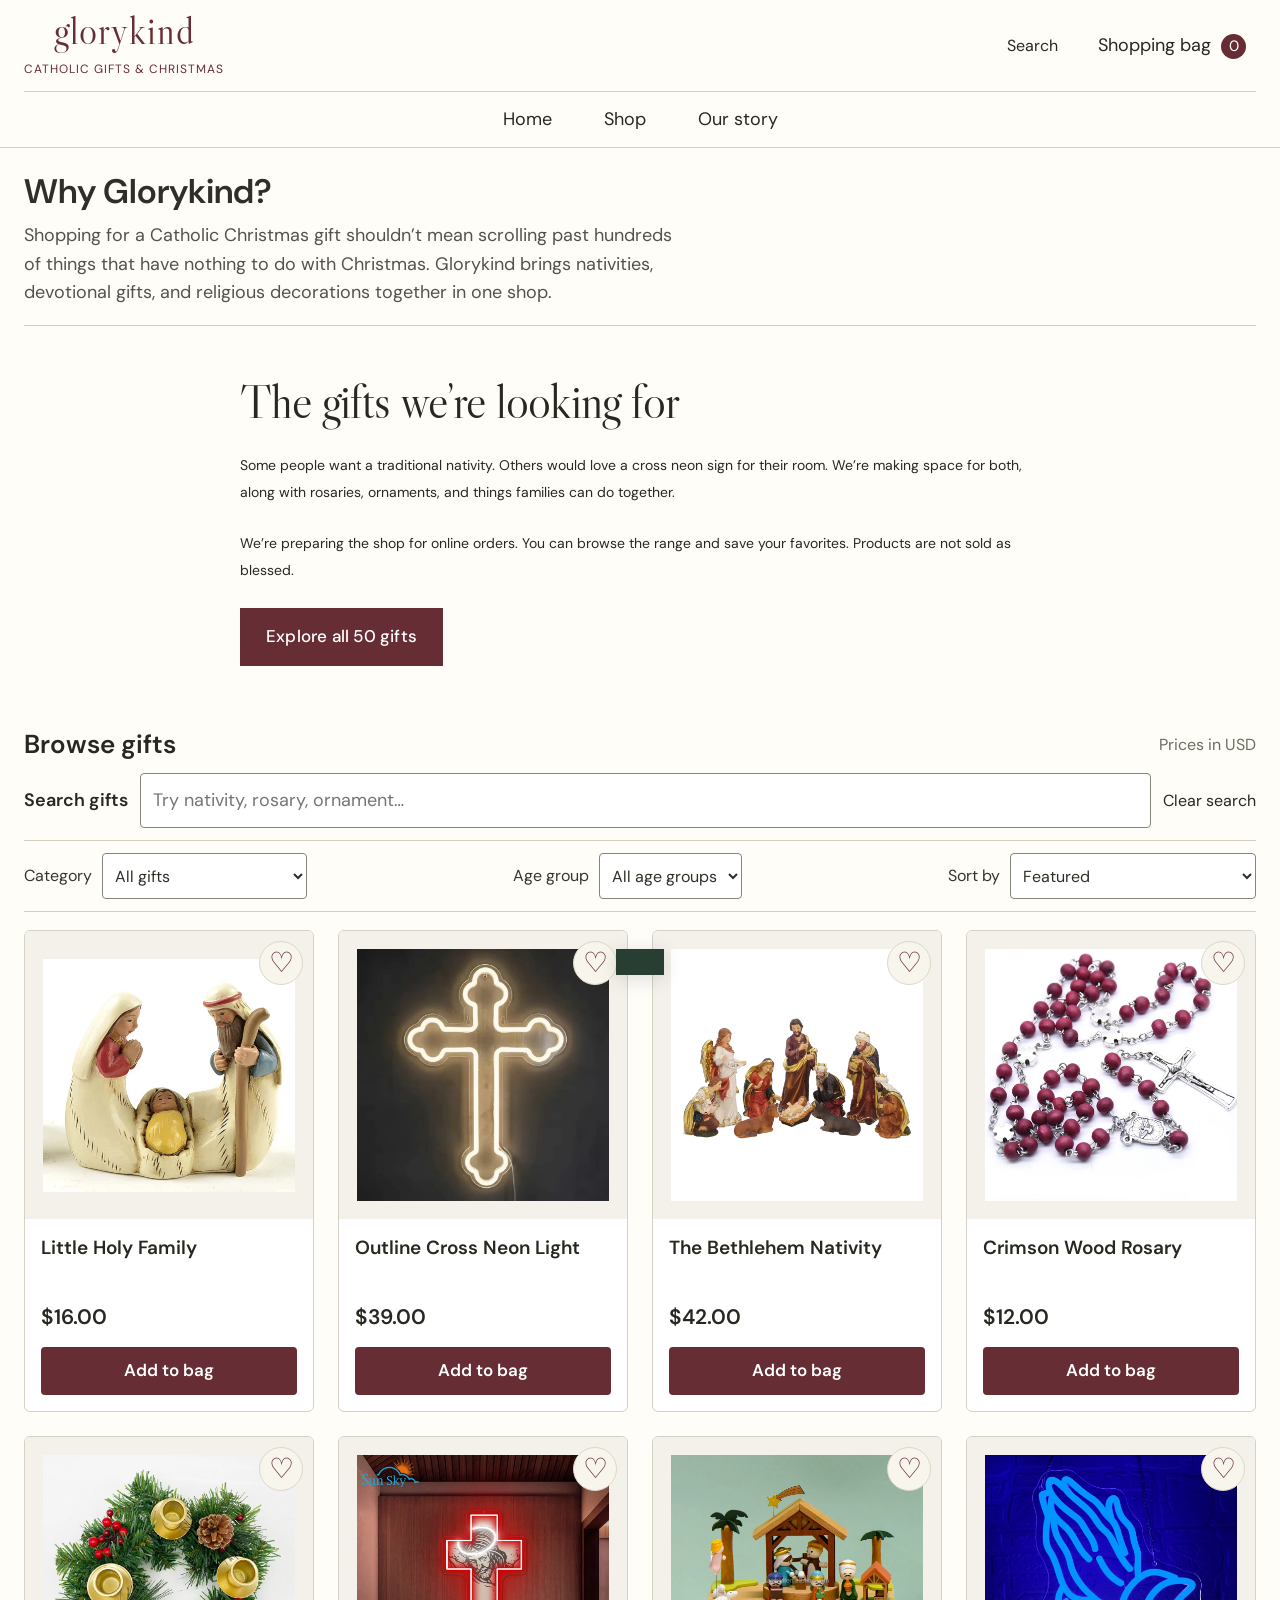
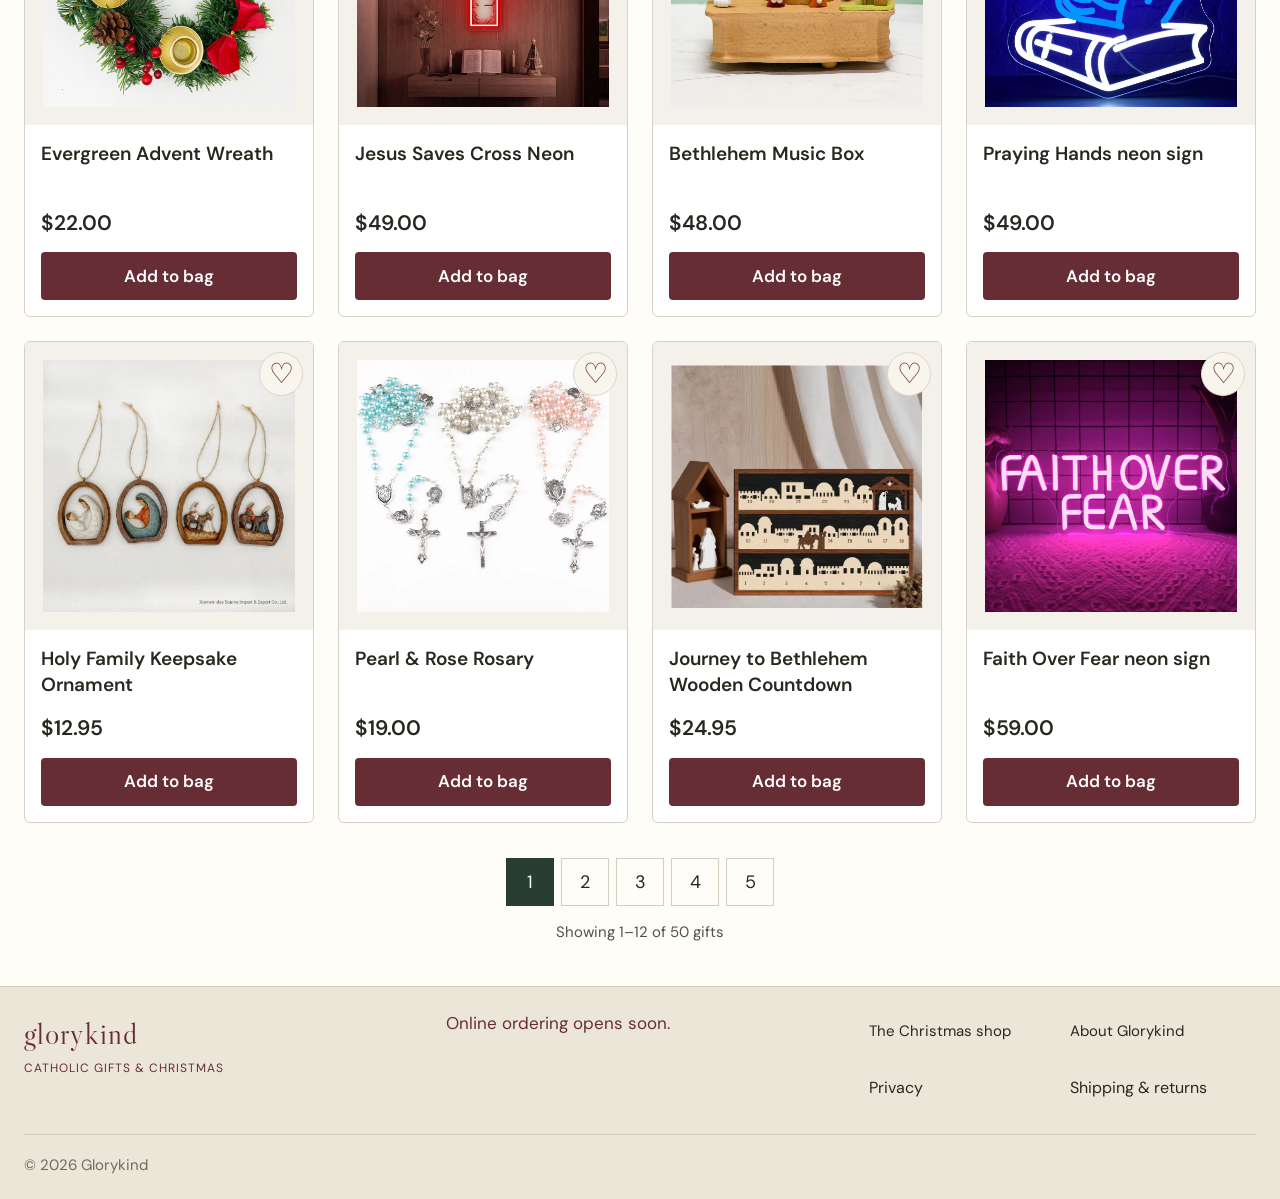
==== commit 02965938: "Add files via upload" ====
--- a/docs/our-story.html
+++ b/docs/our-story.html
@@ -4,8 +4,8 @@
   <meta charset="utf-8"><meta name="viewport" content="width=device-width, initial-scale=1">
   <meta name="theme-color" content="#672d35"><meta name="description" content="Shop Catholic Christmas gifts at Glorykind: nativity sets, rosaries, ornaments, and neon signs.">
   <title>Our story | Glorykind</title>
-  <link rel="icon" href="assets/favicon.svg" type="image/svg+xml"><link rel="stylesheet" href="styles.css?v=organized">
-  <script defer src="app.js?v=organized"></script>
+  <link rel="icon" href="assets/favicon.svg" type="image/svg+xml"><link rel="stylesheet" href="styles.css?v=compact">
+  <script defer src="app.js?v=compact"></script>
 </head>
 <body data-page="our-story" data-category="All">
 <a class="skip" href="#collection">Skip to collection</a>
@@ -22,7 +22,7 @@
 <section class="collection wrap" id="collection" aria-labelledby="collectionTitle">
   <div class="section-heading"><h2 id="collectionTitle">Browse gifts</h2><p>Prices in USD</p></div>
   <div class="search-row" id="searchRow"><label for="search">Search gifts</label><input type="search" id="search" placeholder="Try nativity, rosary, ornament…"><button class="text-button" id="clearSearch">Clear search</button></div>
-  <div class="catalog-tools"><div class="filters" role="group" aria-label="Filter collection"><button class="filter active" data-filter="All" aria-pressed="true">All gifts</button><button class="filter" data-filter="Nativities" aria-pressed="false">Nativities</button><button class="filter" data-filter="Tree & home" aria-pressed="false">Christmas decorations</button><button class="filter" data-filter="Prayer gifts" aria-pressed="false">Rosaries & prayer gifts</button><button class="filter" data-filter="Lights & neon" aria-pressed="false">Lights & neon</button><button class="filter" data-filter="Family gifts" aria-pressed="false">Family activities</button><button class="filter" data-filter="Saved" aria-pressed="false">Saved gifts</button></div><label class="age-label">Age group <select id="ageFilter"><option value="All">All age groups</option><option>Children 6–12</option><option>Teens 13–17</option><option>Adults 18–64</option><option>Seniors 65+</option><option>Family home</option></select></label><label class="sort-label">Sort by <select id="sort"><option value="featured">Featured</option><option value="price-asc">Price: low to high</option><option value="price-desc">Price: high to low</option><option value="age-asc">Recipient age: youngest first</option><option value="age-desc">Recipient age: oldest first</option><option value="name">Name</option></select></label></div>
+  <div class="catalog-tools"><label class="category-label">Category <select id="categoryFilter"><option value="All">All gifts</option><option value="Nativities">Nativities</option><option value="Tree &amp; home">Christmas decorations</option><option value="Prayer gifts">Rosaries &amp; prayer gifts</option><option value="Lights &amp; neon">Lights &amp; neon</option><option value="Family gifts">Family activities</option><option value="Saved">Saved gifts</option></select></label><label class="age-label">Age group <select id="ageFilter"><option value="All">All age groups</option><option>Children 6–12</option><option>Teens 13–17</option><option>Adults 18–64</option><option>Seniors 65+</option><option>Family home</option></select></label><label class="sort-label">Sort by <select id="sort"><option value="featured">Featured</option><option value="price-asc">Price: low to high</option><option value="price-desc">Price: high to low</option><option value="age-asc">Recipient age: youngest first</option><option value="age-desc">Recipient age: oldest first</option><option value="name">Name</option></select></label></div>
 
   <div class="product-grid" id="products" aria-live="polite"><p>Opening the Christmas collection…</p></div><nav class="pagination" id="pagination" aria-label="Collection pages"></nav><p id="productCount" class="fine"></p><div class="empty" id="empty" hidden><h3>No matching gifts.</h3><p>Try another search or browse the full Christmas collection.</p><button class="button primary" id="resetFilters">Show all gifts</button></div>
 </section>
--- a/docs/styles.css
+++ b/docs/styles.css
@@ -12,3 +12,7 @@
 @media(max-width:1000px){.category-browse{grid-template-columns:repeat(3,1fr)}.product-grid{grid-template-columns:repeat(3,minmax(0,1fr))}}
 @media(max-width:700px){.wrap{width:calc(100% - 32px)}.header{margin:0 16px;min-height:86px}.brand{font-size:30px}.brand small{font-size:10px;letter-spacing:0}.header-tools{gap:4px;font-size:15px}.header-tools button{padding:8px 3px}.main-nav{gap:25px;font-size:18px}.shop-intro h1,.page-intro h1{font-size:28px}.category-browse{grid-template-columns:repeat(2,minmax(0,1fr));gap:8px}.category-browse a{font-size:15px;gap:8px;padding:8px}.category-browse img{width:48px;height:48px}.search-row label{width:100%}.search-row input{min-width:130px}.catalog-tools{display:flex;gap:14px}.filters{gap:8px}.filter{font-size:16px;padding:9px 12px}.age-label,.sort-label{width:100%;justify-content:space-between;margin:0}.age-label select,.sort-label select{max-width:72%;font-size:16px}.product-grid{grid-template-columns:repeat(2,minmax(0,1fr));gap:12px}.product-meta{padding:12px}.product-meta h3{font-size:18px;min-height:73px;line-height:1.35}.product-bottom{font-size:20px}.quick-add{font-size:16px}.product-image img{padding:8px}.section-heading>p{font-size:14px}.section-heading h2{font-size:24px}.footer-top{grid-template-columns:1fr}.footer-top>div{grid-column:auto}.footer-bottom{font-size:14px}.detail-copy{padding:24px}.detail-description{font-size:17px}}
 @media(max-width:380px){.product-grid{grid-template-columns:1fr}.product-meta h3{min-height:0}.header-tools #searchToggle{display:none}}
+
+/* Compact catalogue controls */
+.shop-intro{padding:18px 0 8px}.collection,body:not([data-page=home]) .collection{padding-top:12px}.section-heading{margin-bottom:12px}.catalog-tools{display:flex;flex-wrap:wrap;justify-content:space-between;gap:12px;padding:12px 0;margin-bottom:18px}.category-label{display:flex;align-items:center;gap:10px;font-size:16px;color:#35352e}.category-label select{font-size:16px;min-height:46px;border:1px solid #85857b;border-radius:4px;background:white;padding:8px;max-width:100%}.search-row{margin-bottom:12px}
+@media(max-width:700px){.catalog-tools{display:grid;grid-template-columns:1fr;gap:10px}.category-label,.age-label,.sort-label{display:grid;grid-template-columns:85px minmax(0,1fr);width:100%;gap:10px}.category-label select,.age-label select,.sort-label select{width:100%;max-width:100%}}
